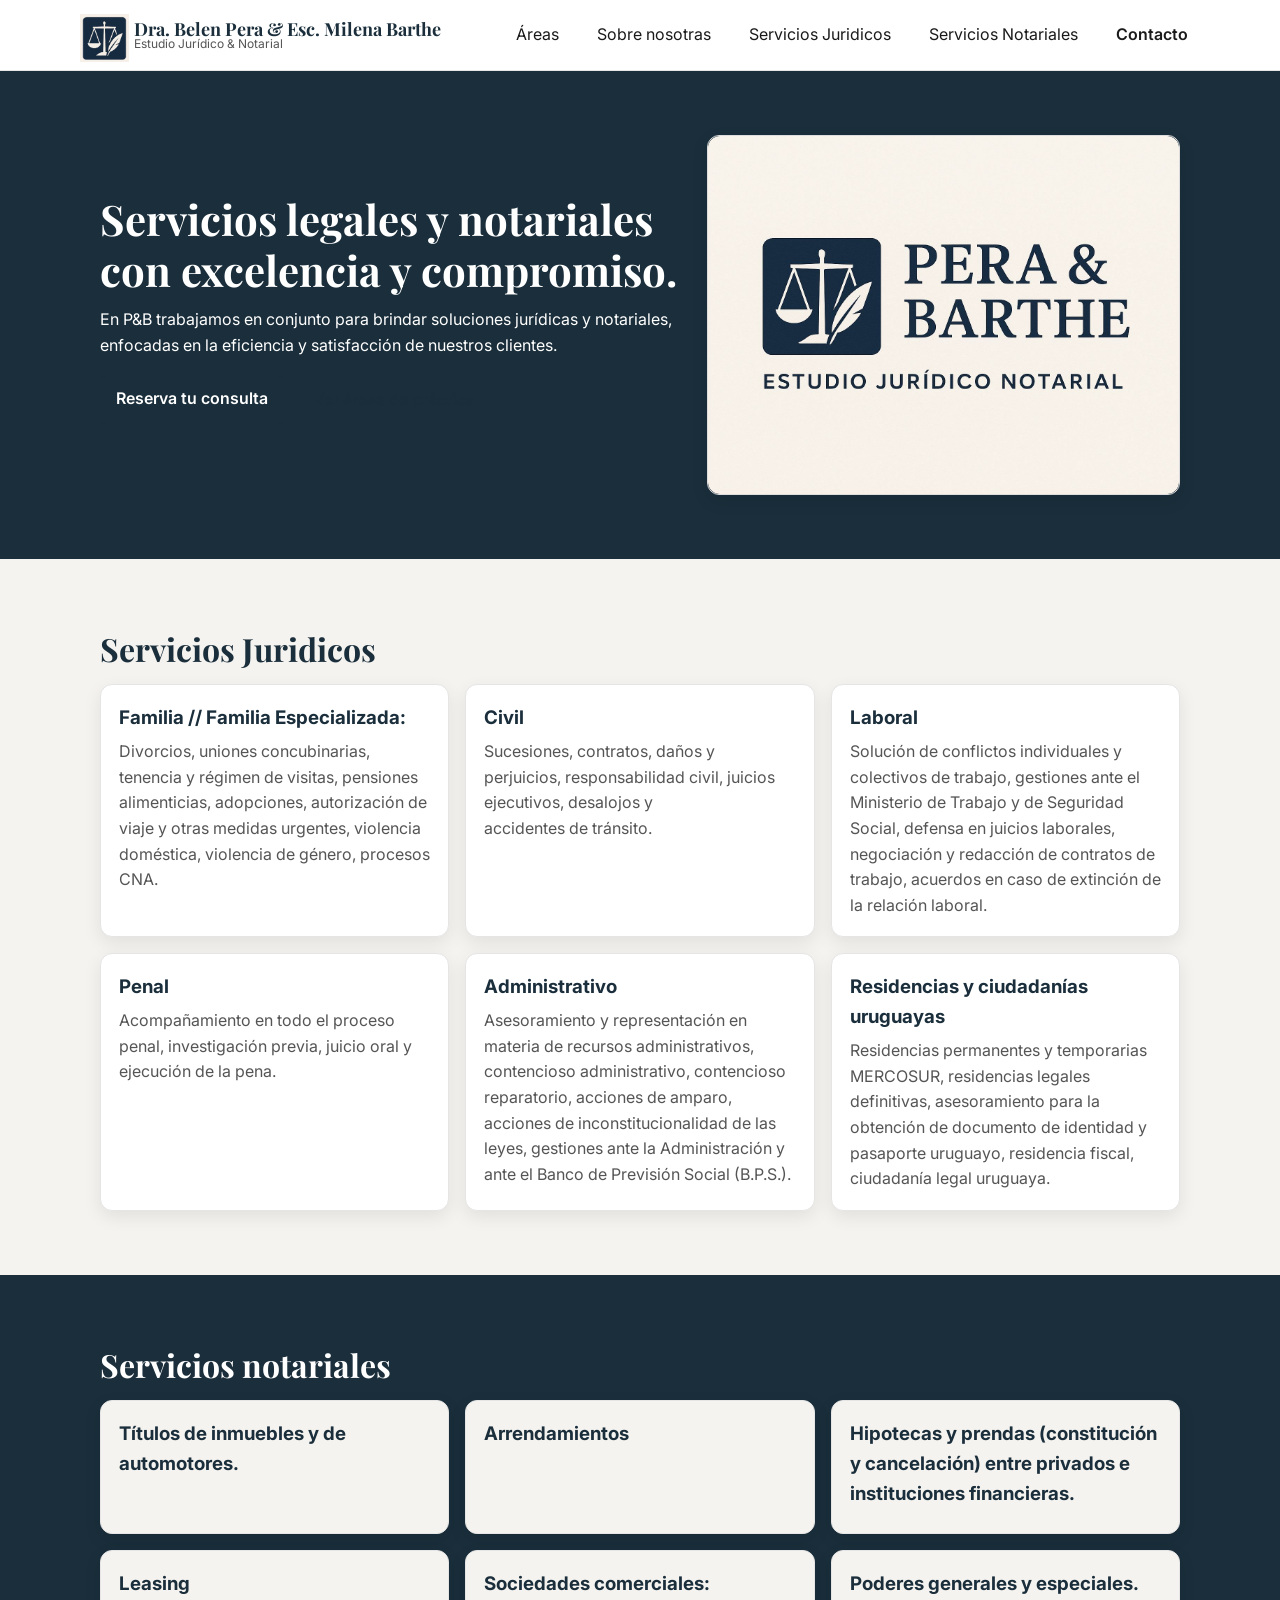
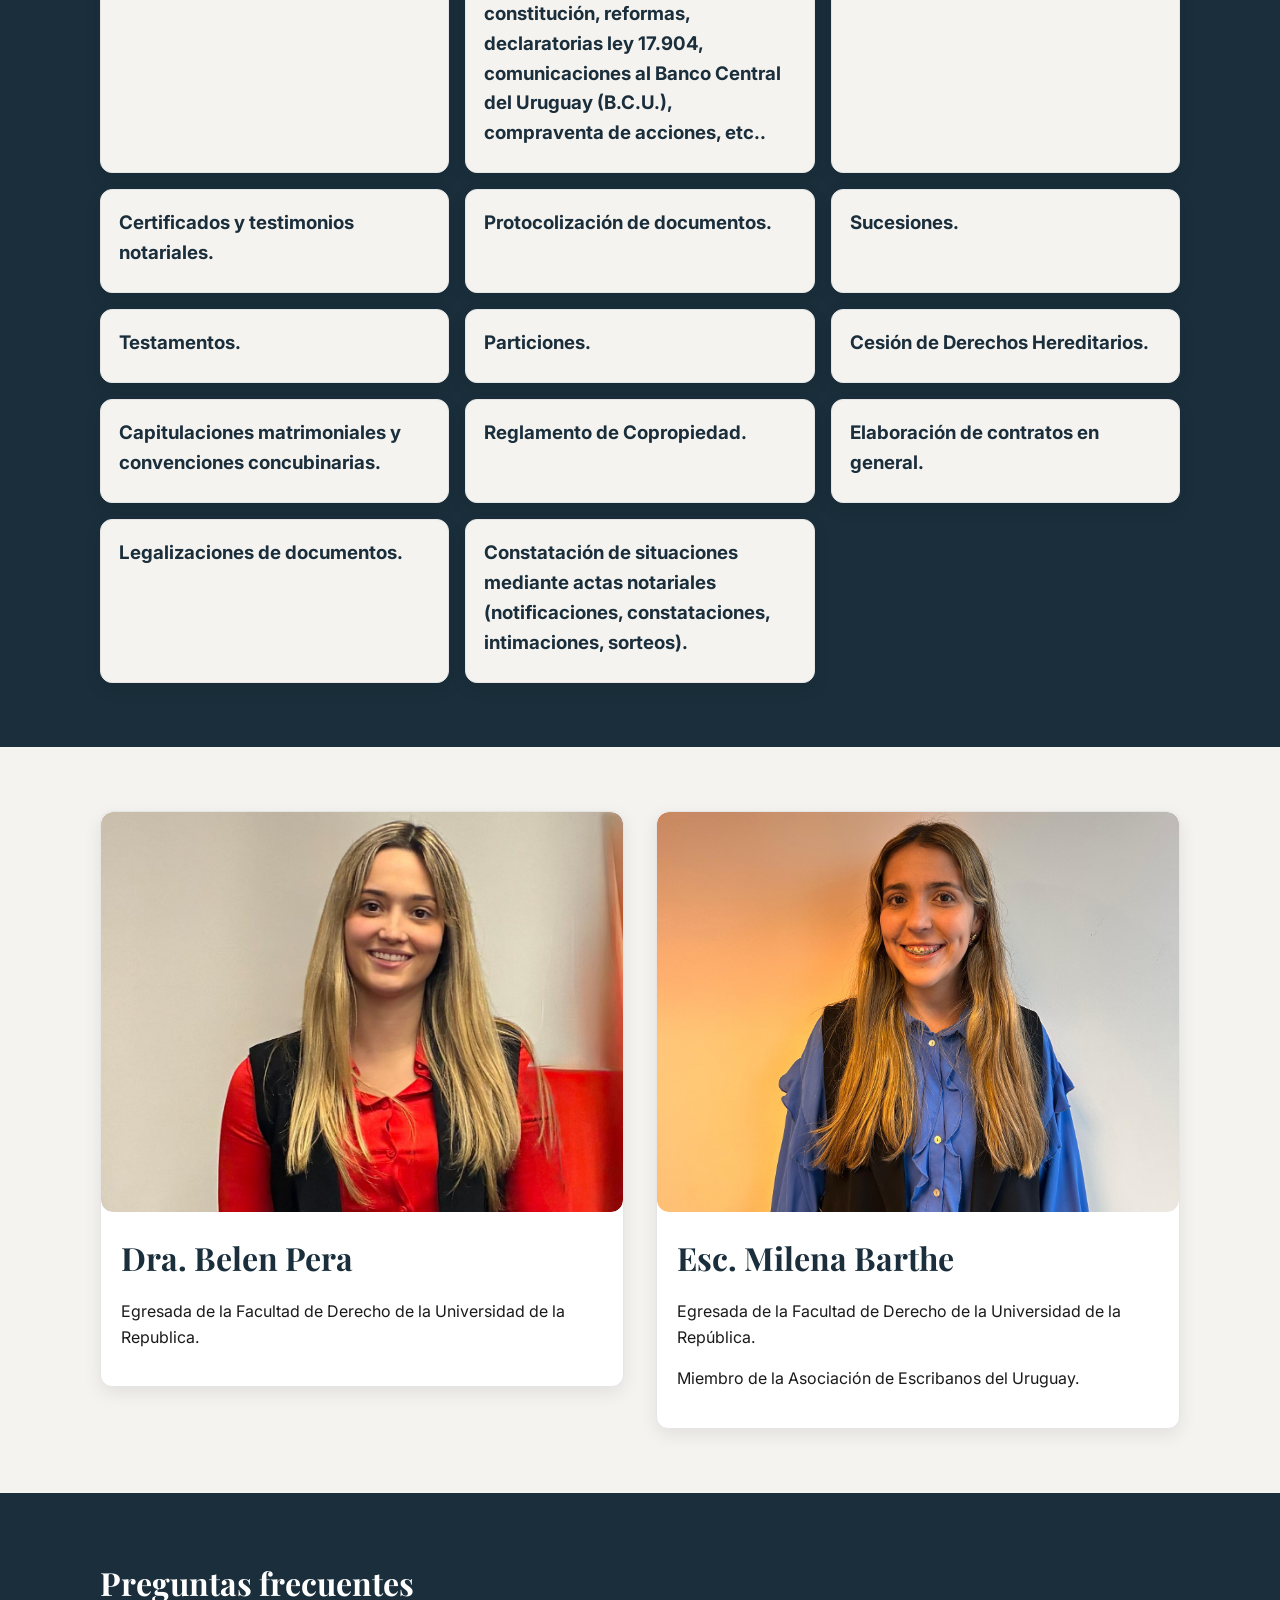
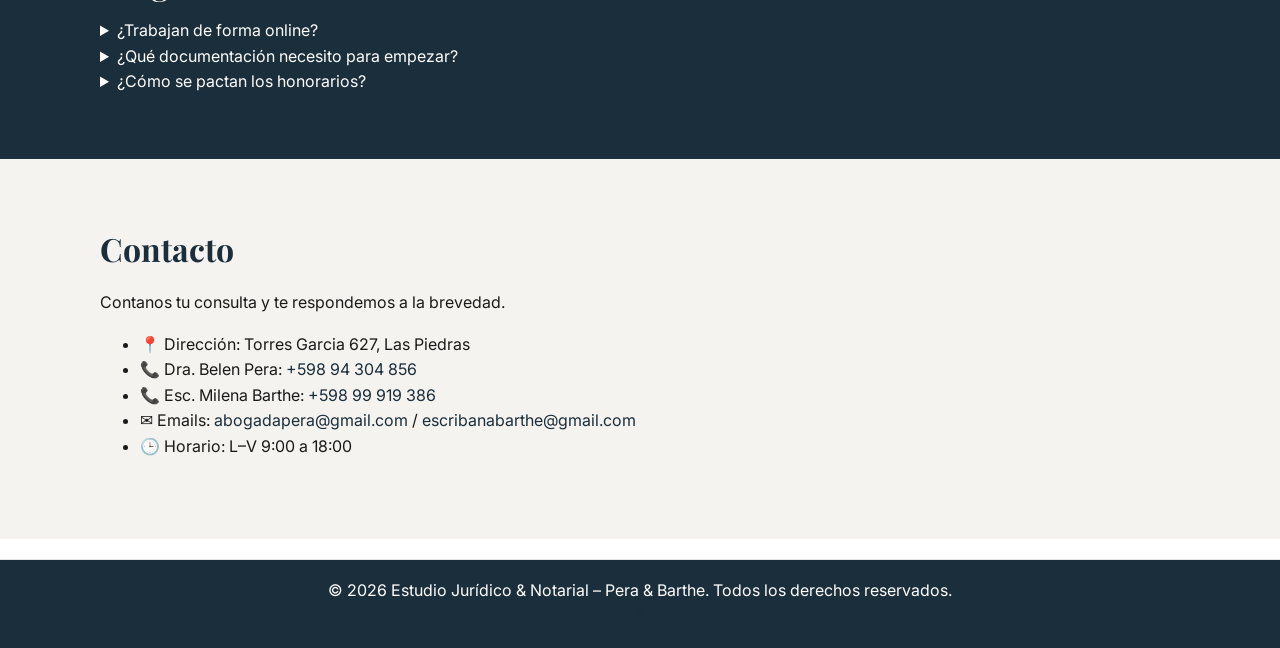
==== index.html @ 373a877a "Add files via upload" ====
<!DOCTYPE html>
<html lang="es">
<head>
  <meta charset="utf-8" />
  <meta name="viewport" content="width=device-width, initial-scale=1" />
  <title>Estudio Jurídico & Notarial – Pera & Barthe</title>
  <meta name="description" content="Estudio Jurídico & Notarial. Asesoramiento legal y servicios notariales en derecho civil, laboral, familia y más." />
  <link rel="preconnect" href="https://fonts.googleapis.com">
  <link rel="preconnect" href="https://fonts.gstatic.com" crossorigin>
  <link href="https://fonts.googleapis.com/css2?family=Playfair+Display:wght@600;700&family=Inter:wght@300;400;600&display=swap" rel="stylesheet">
  <link rel="stylesheet" href="style.css" />
</head>

<body>
  <!-- Header / Nav -->
  <header class="header">
    <div class="container nav">
      <a class="brand" href="#inicio">
        <div class="logo" aria-hidden="true">
            <img src="logo.jpeg" alt="Logo balanza" style="height: 48px;" />
        </div>
        <div class="brand-text">
          <span class="brand-title">Dra. Belen Pera & Esc. Milena Barthe</span>
          <span class="brand-subtitle">Estudio Jurídico & Notarial</span>
        </div>
      </a>

      
      <label for="menu-toggle" class="hamburger" aria-hidden="true"><span></span></label>

      <nav class="menu" aria-label="Principal">
        <a href="#areas">Áreas</a>
        <a href="#sobre-nosotras">Sobre nosotras</a>
        <a href="#servicios-juridicos">Servicios Juridicos</a>
        <a href="#servicios-notariales">Servicios Notariales</a>
        <a href="#contacto" class="btn">Contacto</a>
      </nav>
    </div>
  </header>

  <!-- Hero -->
  <section id="inicio" class="section brand-bg">
    <div class="container hero-inner">
      <div class="hero-copy">
        <h1>Servicios legales y notariales con excelencia y compromiso.</h1>
        <p>En P&B trabajamos en conjunto para brindar soluciones jurídicas y notariales, enfocadas en la eficiencia y satisfacción de nuestros clientes.</p>
        <div class="cta-row">
          <a href="#contacto" class="btn btn-primary">Reserva tu consulta</a>
          <a href="#areas" class="btn btn-ghost">Ver áreas de práctica</a>
        </div>
        
      </div>
      <div class="hero-card" role="img" aria-label="Imagen alusiva a la justicia">
        <img src="tarjeta.jpeg" alt="Logo balanza" />
      </div>
    </div>
  </section>

  <!-- Seccion abogacia -->
  <section id="areas" class="section beige">
    <div class="container">
      <h2>Servicios Juridicos</h2>
      
      <div class="grid-3">
        <article class="card">
          <h3>Familia // Familia Especializada:</h3>
          <p>Divorcios, uniones concubinarias, tenencia y régimen de visitas, pensiones alimenticias, adopciones, autorización de viaje y otras medidas urgentes, violencia doméstica, violencia de género, procesos CNA.</p>
        </article>
        <article class="card">
          <h3>Civil</h3>
          <p>Sucesiones, contratos, daños y perjuicios, responsabilidad civil,  juicios ejecutivos, desalojos y accidentes de tránsito.</p>
        </article>
        <article class="card">
          <h3>Laboral</h3>
          <p>Solución de conflictos individuales y colectivos de trabajo, gestiones ante el Ministerio de Trabajo y de Seguridad Social, defensa en juicios laborales, negociación y redacción de contratos de trabajo, acuerdos en caso de extinción de la relación laboral.</p>
        </article>
        <article class="card">
          <h3>Penal</h3>
          <p>Acompañamiento en todo el proceso penal, investigación previa, juicio oral y ejecución de la pena.</p>
        </article>
        <article class="card">
          <h3>Administrativo </h3>
          <p>Asesoramiento y representación en materia de recursos administrativos, contencioso administrativo, contencioso reparatorio, acciones de amparo, acciones de inconstitucionalidad de las leyes, gestiones ante la Administración y ante el Banco de Previsión Social (B.P.S.).</p>
        </article>
        <article class="card">
          <h3>Residencias y ciudadanías uruguayas</h3>
          <p>Residencias permanentes y temporarias MERCOSUR, residencias legales definitivas, asesoramiento para la obtención de documento de identidad y pasaporte uruguayo, residencia fiscal, ciudadanía legal uruguaya.</p>
        </article>
      </div>
    </div>
  </section>

  
  <!-- Seccion escibania -->
  <section id="areas" class="section brand-bg">
    <div class="container">
      <h2>Servicios notariales</h2>
      <div class="grid-3">
        <article class="card">
          <h3>Títulos de inmuebles y de automotores.</h3>
          
        </article>
        <article class="card">
          <h3>Arrendamientos</h3>
         
        </article>
        <article class="card">
          <h3>Hipotecas y prendas (constitución y cancelación) entre privados e instituciones financieras.</h3>
         
        </article>
        <article class="card">
          <h3>Leasing</h3>
         </article> 
        <article class="card">
          <h3>Sociedades comerciales: constitución, reformas, declaratorias ley 17.904, comunicaciones al Banco Central del Uruguay (B.C.U.), compraventa de acciones, etc..</h3>
          
        </article>
        <article class="card">
          <h3>Poderes generales y especiales.</h3>
          
        </article>
        <article class="card">
          <h3>Certificados y testimonios notariales.</h3>
          
        </article>
        <article class="card">
          <h3>Protocolización de documentos.</h3>
          
        </article>
        <article class="card">
          <h3>Sucesiones.</h3>
          
        </article>
        <article class="card">
          <h3>Testamentos.</h3>
          
        </article>
        <article class="card">
          <h3>Particiones.</h3>
          
        </article>
        <article class="card">
          <h3>Cesión de Derechos Hereditarios.</h3>
          
        </article>
        <article class="card">
          <h3>Capitulaciones matrimoniales y convenciones concubinarias.</h3>
          
        </article>
        <article class="card">
          <h3>Reglamento de Copropiedad.</h3>
          
        </article>
        <article class="card">
          <h3>Elaboración de contratos en general.</h3>
          
        </article>
        <article class="card">
          <h3>Legalizaciones de documentos.</h3>
          
        </article>
        <article class="card">
          <h3>Constatación de situaciones mediante actas notariales (notificaciones, constataciones, intimaciones, sorteos).</h3>
          
        </article>
      </div>
    </div>
  </section>
  <!-- About -->
  <section id="sobre-nosotras" class="section beige">
    <div class="container about-grid">
      <article class="about-card">
        <div class="about-photo1" role="img" aria-label="Foto Dra. Belen Pera">
            <img src="fotoBelen.jpeg" alt="">
        </div>
        <div class="about-copy">
          <h2>Dra. Belen Pera</h2>
          <p>Egresada de la Facultad de Derecho de la Universidad de la Republica.</p>
          
        </div>
      </article>

      <article class="about-card">
  <div class="about-photo2" role="img" aria-label="Foto Esc. Milena Barthe">
    <img src="milena.jpeg" alt="Foto Esc. Milena Barthe">
  </div>
  <div class="about-copy">
    <h2>Esc. Milena Barthe</h2>
    <p>Egresada de la Facultad de Derecho de la Universidad de la República.</p>
    <p>Miembro de la Asociación de Escribanos del Uruguay.</p>
  </div>
</article>


    </div>
  </section>

  <!-- FAQ -->
  <section id="preguntas" class=" section brand-bg">
    <div class="container">
      <h2>Preguntas frecuentes</h2>
      <details class="faq">
        <summary>¿Trabajan de forma online?</summary>
        <p>Sí. Podemos coordinar reuniones por videollamada y firmar documentación digital según normativa vigente.</p>
      </details>
      <details class="faq">
        <summary>¿Qué documentación necesito para empezar?</summary>
        <p>Documento de identidad y cualquier contrato, recibo, mensajes o pruebas relacionadas con tu consulta.</p>
      </details>
      <details class="faq">
        <summary>¿Cómo se pactan los honorarios?</summary>
        <p>De acuerdo con el arancel profesional y un presupuesto cerrado que se informa por escrito.</p>
      </details>
    </div>
  </section>

  <!-- Contacto -->
  <section id="contacto" class="section beige">
    <div class="container contact">
      <div class="contact-copy">
        <h2>Contacto</h2>
        <p>Contanos tu consulta y te respondemos a la brevedad.</p>
        <ul class="list">
          <li>📍 Dirección: Torres Garcia 627, Las Piedras</li>
          <li>📞 Dra. Belen Pera: <a href="cel:+59894304856">+598 94 304 856</a></li>
          <li>📞 Esc. Milena Barthe: <a href="cel:+598XXXXXXXX">+598 99 919 386</a></li>
          <li>✉️ Emails: <a href="mailto:abogadapera@gmail.com">abogadapera@gmail.com</a> / <a href="mailto:escribanabarthe@gmail.com">escribanabarthe@gmail.com</a></li>
          <li>🕒 Horario: L–V 9:00 a 18:00</li>
        </ul>
      </div>
    
      <!-- <form class="form" action="#" method="post">
        <label>Nombre
          <input type="text" name="nombre" placeholder="Tu nombre" required>
        </label>
        <label>Email
          <input type="email" name="email" placeholder="tu@correo.com" required>
        </label>
        <label>Mensaje
          <textarea name="mensaje" rows="5" placeholder="Escribí tu consulta..." required></textarea>
        </label>
        <button type="submit" class="btn btn-primary">Enviar</button>
        
      </form> -->

    </div>
  </section>

  <!-- Footer -->
  <footer class="footer section brand-bg">
    <div class="container footer-inner">
      <p>© <span id="year"></span> Estudio Jurídico & Notarial – Pera & Barthe. Todos los derechos reservados.</p>
      <a href="#inicio" class="to-top" aria-label="Volver arriba">↑</a>
    </div>
  </footer>

  <script>
    document.getElementById('year').textContent = new Date().getFullYear();
  </script>
</body>
</html>
---- style.css ----
:root {
  --bg: #ffffff;
  --surface: #f9f9f9;
  --surface-alt: #f5f3ef; /* beige claro */
  --text: #1a1a1a;
  --muted: #555555;
  --brand: #1a2e3b; /* azul oscuro del logo */
  --card: #ffffff;
  --ring: rgba(26, 46, 59, 0.25);
  --maxw: 1120px;
  --radius: 12px;
  --shadow: 0 6px 18px rgba(0,0,0,0.08);
}

/* Secciones */
.section { 
  padding: 64px 0; 
  background: var(--bg); /* por defecto blanco */
}
.section.alt { 
  background: var(--surface); /* gris claro */
}
.section.brand-bg {
  background: var(--brand); /* azul */
  color: #ffffff; /* texto en blanco */
}
.section.beige {
  background: var(--surface-alt); /* beige */
}

/* Ajustes de títulos para contrastes */
.section.brand-bg h2,
.section.brand-bg p,
.section.brand-bg h3 {
  color: #ffffff;
}

.section h2 {
  font-family: "Playfair Display", serif;
  font-size: 32px;
  margin: 0 0 10px;
  color: var(--brand);
}


/* Reset */
* { box-sizing: border-box; }
html, body { margin: 0; height: 100%; }
body {
  background: var(--bg);
  color: var(--text);
  font-family: Inter, system-ui, -apple-system, Segoe UI, Roboto, Helvetica, Arial, sans-serif;
  line-height: 1.6;
}

/* Links */
a { color: var(--brand); text-decoration: none; }
a:hover { text-decoration: underline; }

.container {
  max-width: var(--maxw);
  margin: 0 auto;
  padding: 0 20px;
}

/* Header */
.header {
  position: sticky;
  top: 0;
  z-index: 50;
  background: var(--bg);
  border-bottom: 1px solid #e5e5e5;
}
.nav {
  display: flex;
  align-items: center;
  justify-content: space-between;
  padding: 14px 0;
}
.brand { display: flex; align-items: center; gap: 12px; }
.logo {
  width: 42px; height: 42px; border-radius: 50%;
  display: grid; place-items: center;
  background: var(--brand);
  color: white;
  font-size: 20px;
  font-weight: bold;
}
.brand-text { display: flex; flex-direction: column; line-height: 1; }
.brand-title {
  font-family: "Playfair Display", serif;
  font-size: 18px;
  font-weight: 700;
}
.brand-subtitle { font-size: 12px; color: var(--muted); }

.menu { display: flex; gap: 14px; align-items: center; }
.menu a {
  padding: 8px 12px;
  border-radius: 6px;
  transition: 0.2s;
  color: var(--text);
}
.menu a:hover {
  background: var(--brand);
  color: white;
}

/* Botones */
.btn {
  display: inline-block;
  padding: 10px 16px;
  border-radius: 8px;
  font-weight: 600;
  transition: 0.2s;
}
.btn-primary {
  background: var(--brand);
  color: white;
  border: none;
}
.btn-primary:hover {
  background: #a17822;
}
.btn-ghost {
  background: transparent;
  color: var(--brand);
  border: 1px solid var(--brand);
}
.btn-ghost:hover {
  background: var(--brand);
  color: white;
}

/* Hero */
.hero {
  padding: 72px 0 40px;
  border-bottom: 1px solid #eee;
}
.hero-inner {
  display: grid;
  grid-template-columns: 1.1fr .9fr;
  gap: 28px;
  align-items: center;
}
.hero-copy h1 {
  font-family: "Playfair Display", serif;
  font-size: 42px;
  line-height: 1.2;
  margin: 0 0 12px;
}
.hero-copy p { color: var(--muted); margin: 0 0 18px; }
.cta-row { display: flex; gap: 12px; margin: 18px 0 12px; }
.badges {
  display: flex; gap: 14px; flex-wrap: wrap;
  padding: 0; margin: 18px 0 0;
  list-style: none; font-size: 14px; color: var(--muted);
}

/* Hero con imagen local */
.hero-card {
  height: 360px;
  border-radius: var(--radius);
  border: 1px solid #ddd;
  box-shadow: var(--shadow);
  position: relative;
  overflow: hidden;
}

.hero-card img {
  position: absolute;
  top: 0; left: 0;
  width: 100%;
  height: 100%;
  object-fit: cover;
  border-radius: var(--radius);
  display: block;
}

.hero-stamp {
  position: absolute;
  top: 16px; right: -40px;
  transform: rotate(20deg);
  background: var(--brand);
  color: white;
  padding: 6px 14px;
  border-radius: 999px;
  font-weight: 700;
  letter-spacing: .06em;
}

/* Secciones */
.section { padding: 64px 0; }
.section.alt { background: #fafafa; }
.section h2 {
  font-family: "Playfair Display", serif;
  font-size: 32px;
  margin: 0 0 10px;
  color: var(--brand);
}
.section-lead { color: var(--muted); margin: 0 0 24px; }

/* Cards */
.grid-3 {
  display: grid;
  grid-template-columns: repeat(3, 1fr);
  gap: 16px;
}
@media (max-width: 900px) { .grid-3 { grid-template-columns: 1fr 1fr; } }
@media (max-width: 600px) { .grid-3 { grid-template-columns: 1fr; } }

.card {
  background: var(--card);
  border: 1px solid #e5e5e5;
  border-radius: var(--radius);
  padding: 18px;
  box-shadow: var(--shadow);
}
.card h3 { margin: 0 0 6px; color: var(--brand); }
.card p { color: var(--muted); margin: 0; }

/* About grid (2 profesionales) */
.about-grid {
  display: grid;
  grid-template-columns: 1fr 1fr;
  gap: 32px;
  align-items: start;
}
.about-card {
  background: var(--card);
  border: 1px solid #e5e5e5;
  border-radius: var(--radius);
  box-shadow: var(--shadow);
  overflow: hidden;
}

/* Fotos About */
.about-photo1,
.about-photo2 {
  height: 400px;
  width: 100%;
  border-radius: var(--radius);
  overflow: hidden;
  display: flex;
  align-items: center;
  justify-content: center;
}

.about-photo1 img,
.about-photo2 img {
  width: 100%;
  height: 100%;
  object-fit: cover;
  border-radius: var(--radius);
  display: block;
}

.about-copy {
  padding: 20px;
}
.about-copy h2 {
  font-family: "Playfair Display", serif;
  margin-top: 0;
  color: var(--brand);
}
@media (max-width: 800px) {
  .about-grid {
    grid-template-columns: 1fr;
  }
}

/* Footer */
.footer {
  border-top: 1px solid #e5e5e5;
  padding: 18px 0;
  margin-top: 20px;
  background: var(--surface);
  text-align: center;
}
.footer p { color: var(--muted); margin: 0; }

.section.brand-bg .card {
  background: #f5f3ef;
  color: var(--text);
}

.section.brand-bg .card h3 {
  color: var(--brand);
}
.section.brand-bg .card p {
  color: var(--muted);
}
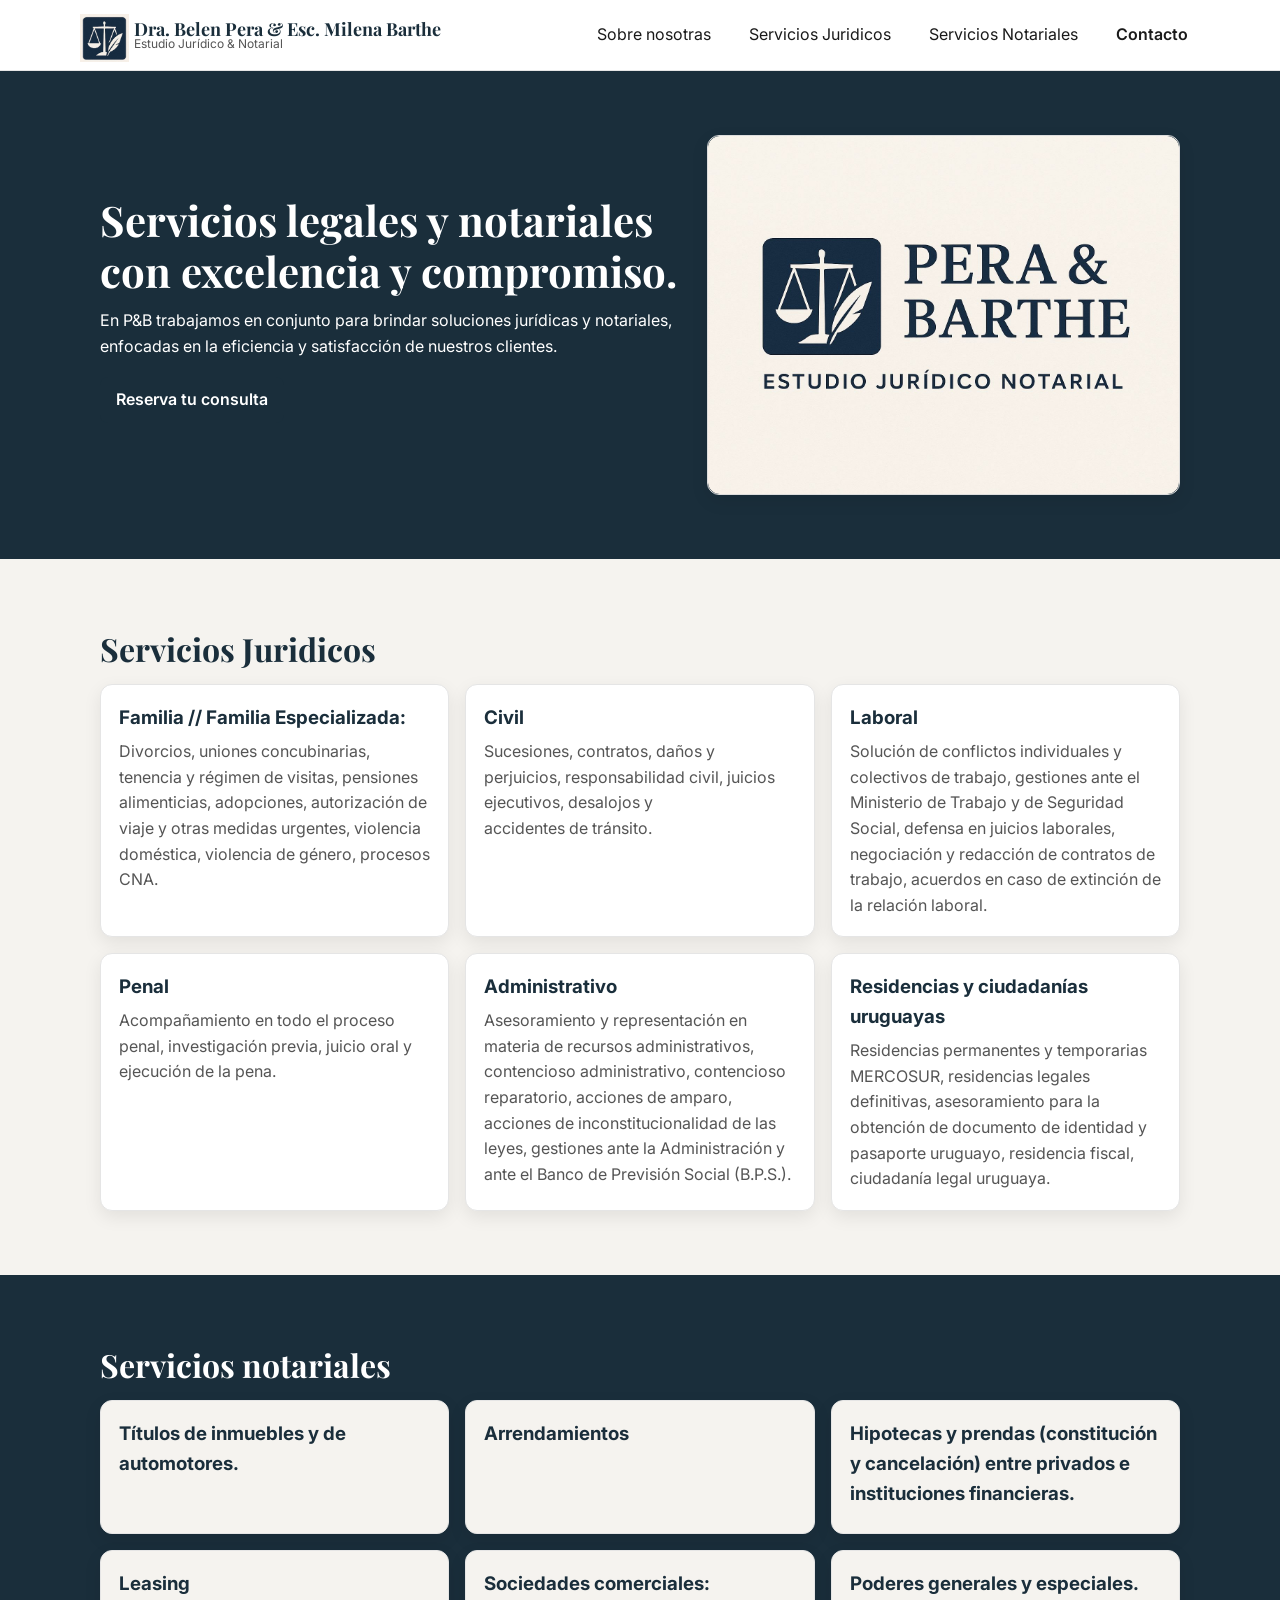
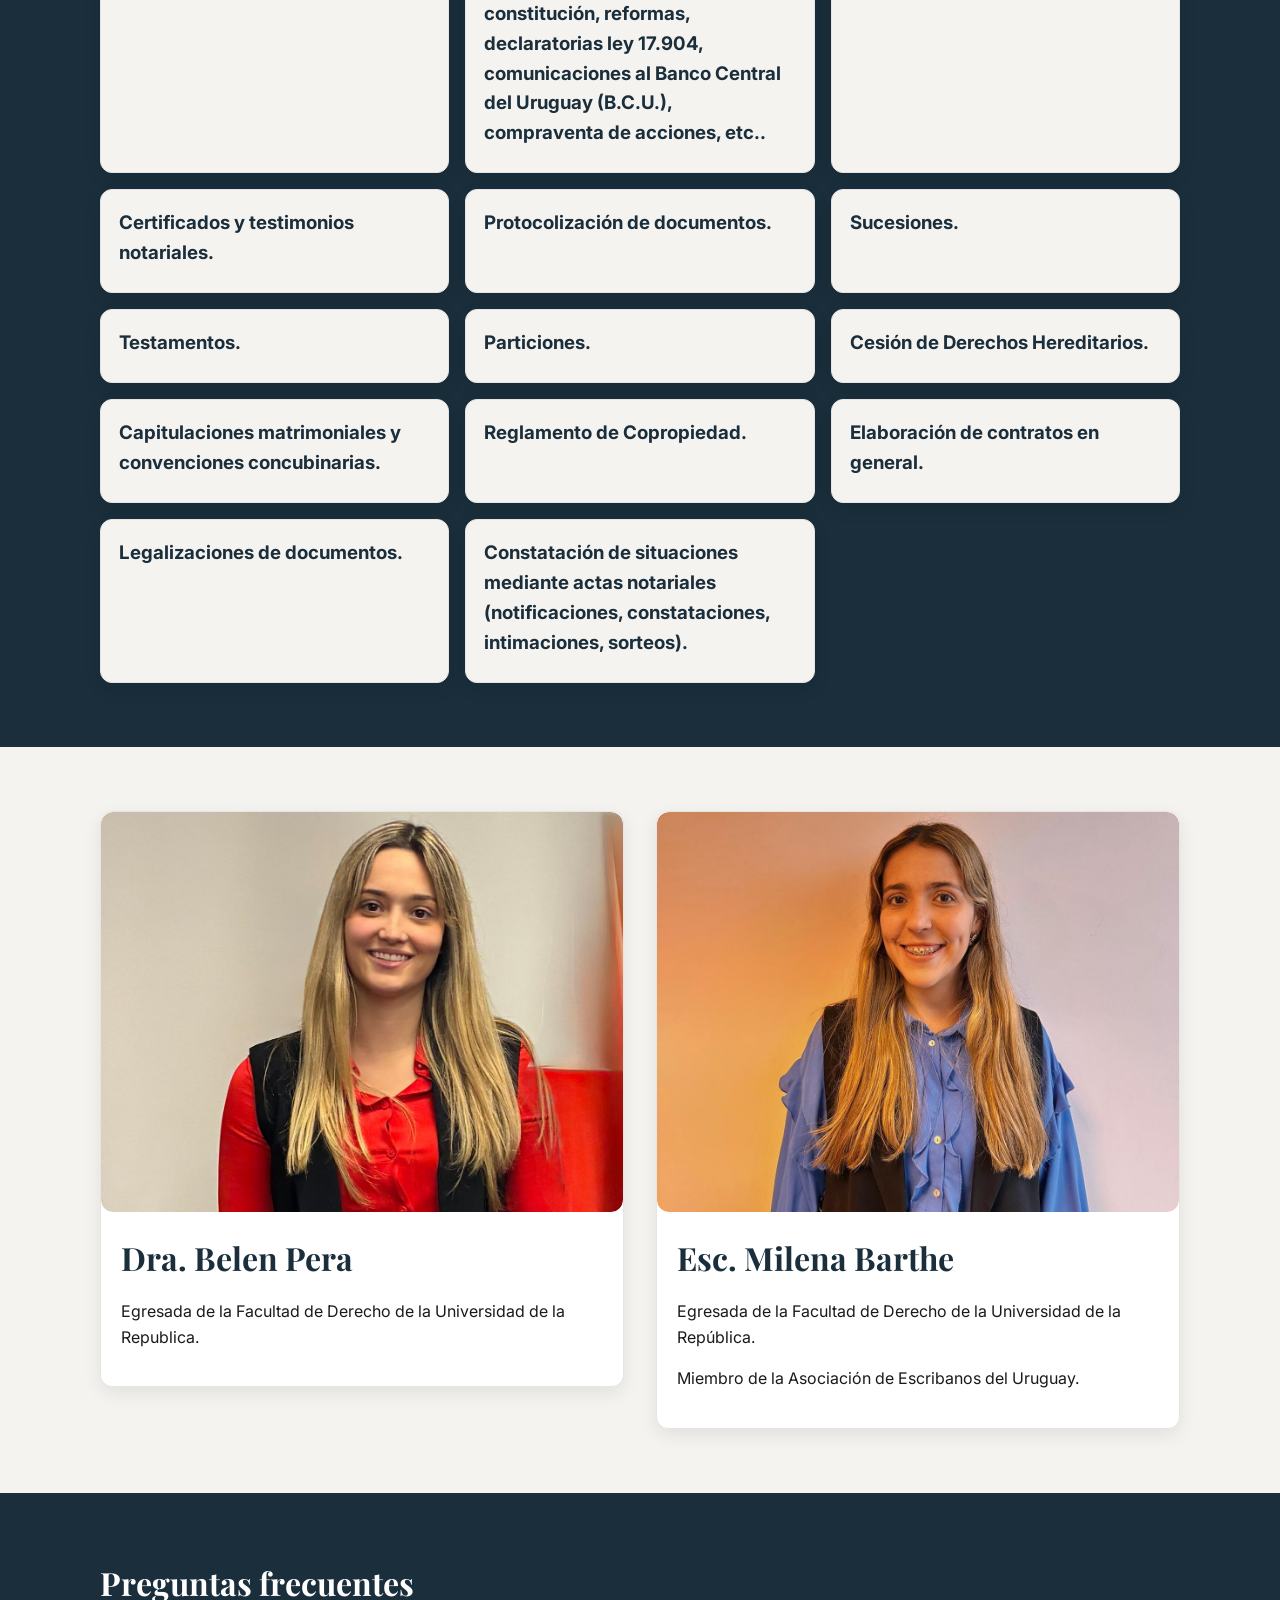
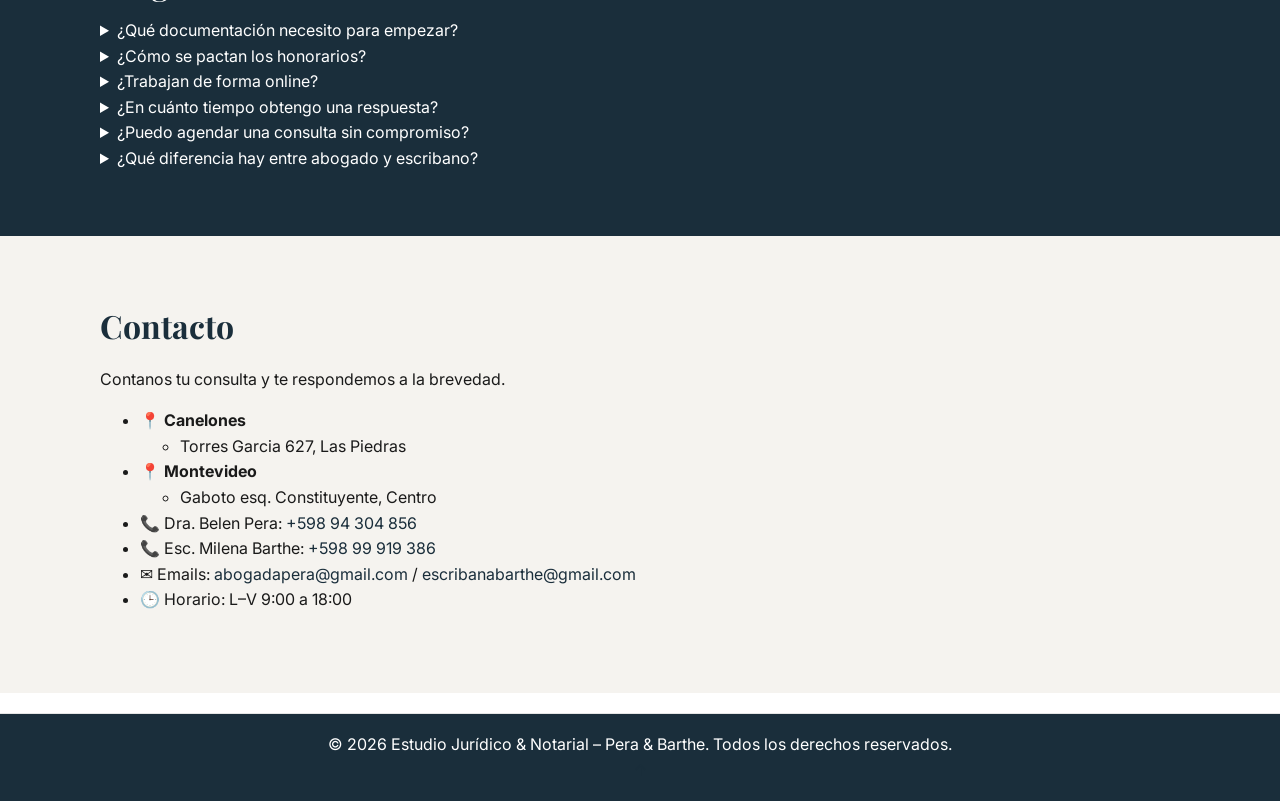
==== commit 2ddf752b: "Add files via upload nuevo cambio" ====
--- a/index.html
+++ b/index.html
@@ -26,10 +26,15 @@
       </a>
 
       
-      <label for="menu-toggle" class="hamburger" aria-hidden="true"><span></span></label>
+       <input type="checkbox" id="menu-toggle" hidden>
+
+    <!-- HAMBURGUESA (ya la tenías, no la borres) -->
+    <label for="menu-toggle" class="hamburger" aria-hidden="true">
+      <span></span>
+    </label>
 
       <nav class="menu" aria-label="Principal">
-        <a href="#areas">Áreas</a>
+        
         <a href="#sobre-nosotras">Sobre nosotras</a>
         <a href="#servicios-juridicos">Servicios Juridicos</a>
         <a href="#servicios-notariales">Servicios Notariales</a>
@@ -46,7 +51,7 @@
         <p>En P&B trabajamos en conjunto para brindar soluciones jurídicas y notariales, enfocadas en la eficiencia y satisfacción de nuestros clientes.</p>
         <div class="cta-row">
           <a href="#contacto" class="btn btn-primary">Reserva tu consulta</a>
-          <a href="#areas" class="btn btn-ghost">Ver áreas de práctica</a>
+          
         </div>
         
       </div>
@@ -57,7 +62,7 @@
   </section>
 
   <!-- Seccion abogacia -->
-  <section id="areas" class="section beige">
+  <section id="servicios-juridicos" class="section beige">
     <div class="container">
       <h2>Servicios Juridicos</h2>
       
@@ -92,7 +97,7 @@
 
   
   <!-- Seccion escibania -->
-  <section id="areas" class="section brand-bg">
+  <section id="servicios-notariales" class="section brand-bg">
     <div class="container">
       <h2>Servicios notariales</h2>
       <div class="grid-3">
@@ -200,16 +205,29 @@
     <div class="container">
       <h2>Preguntas frecuentes</h2>
       <details class="faq">
+        <summary>¿Qué documentación necesito para empezar?</summary>
+        <p>No te preocupes, en la primera consulta te indicamos exactamente qué documentos vas a necesitar según tu caso.</p>
+      </details>
+      <details class="faq">
+        <summary>¿Cómo se pactan los honorarios?</summary>
+        <p>Los honorarios se fijan luego de la primera consulta, de acuerdo a la complejidad y características de tu trámite.</p>
+      </details>
+      <details class="faq">
         <summary>¿Trabajan de forma online?</summary>
-        <p>Sí. Podemos coordinar reuniones por videollamada y firmar documentación digital según normativa vigente.</p>
-      </details>
-      <details class="faq">
-        <summary>¿Qué documentación necesito para empezar?</summary>
-        <p>Documento de identidad y cualquier contrato, recibo, mensajes o pruebas relacionadas con tu consulta.</p>
-      </details>
-      <details class="faq">
-        <summary>¿Cómo se pactan los honorarios?</summary>
-        <p>De acuerdo con el arancel profesional y un presupuesto cerrado que se informa por escrito.</p>
+        <p>Sí. Atendemos de forma presencial en nuestras oficinas y también ofrecemos atención online para mayor comodidad.</p>
+      </details>
+      <details class="faq">
+        <summary>¿En cuánto tiempo obtengo una respuesta?</summary>
+        <p>Respondemos tu consulta a la brevedad, generalmente dentro de las 24 horas hábiles.</p>
+      </details>
+      <details class="faq">
+        <summary>¿Puedo agendar una consulta sin compromiso?</summary>
+        <p>Sí, podés coordinar una primera entrevista para analizar tu caso y recibir orientación inicial.</p>
+      </details>
+      <details class="faq">
+        <summary>¿Qué diferencia hay entre abogado y escribano?</summary>
+        <p>El abogado se especializa en la defensa de derechos y la resolución de conflictos, mientras que el escribano se centra en dar fe, redactar y formalizar documentos legales.
+           Ambos roles se complementan para brindarte un servicio integral.</p>
       </details>
     </div>
   </section>
@@ -221,12 +239,24 @@
         <h2>Contacto</h2>
         <p>Contanos tu consulta y te respondemos a la brevedad.</p>
         <ul class="list">
-          <li>📍 Dirección: Torres Garcia 627, Las Piedras</li>
-          <li>📞 Dra. Belen Pera: <a href="cel:+59894304856">+598 94 304 856</a></li>
-          <li>📞 Esc. Milena Barthe: <a href="cel:+598XXXXXXXX">+598 99 919 386</a></li>
-          <li>✉️ Emails: <a href="mailto:abogadapera@gmail.com">abogadapera@gmail.com</a> / <a href="mailto:escribanabarthe@gmail.com">escribanabarthe@gmail.com</a></li>
-          <li>🕒 Horario: L–V 9:00 a 18:00</li>
-        </ul>
+  <li>
+    📍 <strong>Canelones</strong>
+    <ul>
+      <li>Torres Garcia 627, Las Piedras</li>
+    </ul>
+  </li>
+  <li>
+    📍 <strong>Montevideo</strong>
+    <ul>
+      <li>Gaboto esq. Constituyente, Centro</li>
+    </ul>
+  </li>
+  <li>📞 Dra. Belen Pera: <a href="tel:+59894304856">+598 94 304 856</a></li>
+  <li>📞 Esc. Milena Barthe: <a href="tel:+59899919386">+598 99 919 386</a></li>
+  <li>✉️ Emails: <a href="mailto:abogadapera@gmail.com">abogadapera@gmail.com</a> / <a href="mailto:escribanabarthe@gmail.com">escribanabarthe@gmail.com</a></li>
+  <li>🕒 Horario: L–V 9:00 a 18:00</li>
+</ul>
+
       </div>
     
       <!-- <form class="form" action="#" method="post">
--- a/style.css
+++ b/style.css
@@ -291,3 +291,90 @@
   color: var(--muted);
 }
 
+/* Hamburguesa (oculta en desktop) */
+.hamburger {
+  display: none;
+  cursor: pointer;
+  width: 28px;
+  height: 20px;
+  flex-direction: column;
+  justify-content: space-between;
+}
+
+.hamburger span,
+.hamburger span::before,
+.hamburger span::after {
+  content: "";
+  display: block;
+  height: 3px;
+  background: var(--brand);
+  border-radius: 2px;
+  transition: 0.3s;
+}
+
+.hamburger span::before,
+.hamburger span::after {
+  position: relative;
+}
+
+.hamburger span::before { top: -8px; }
+.hamburger span::after { top: 5px; }
+
+/* Mostrar hamburguesa y ocultar menú en móviles */
+@media (max-width: 768px) {
+  .menu {
+    position: absolute;
+    top: 100%;
+    right: 0;
+    background: var(--bg);
+    flex-direction: column;
+    gap: 0;
+    width: 100%;
+    max-height: 0;
+    overflow: hidden;
+    transition: max-height 0.3s ease;
+  }
+  #menu-toggle:checked ~ .menu {
+    max-height: 300px;
+    border-top: 1px solid #ddd;
+  }
+  .menu a {
+    display: block;
+    padding: 12px;
+    border-bottom: 1px solid #eee;
+  }
+  .hamburger {
+    display: flex;
+  }
+}
+@media (max-width: 768px) {
+  .hero-inner {
+    grid-template-columns: 1fr;
+    text-align: center;
+  }
+  .cta-row {
+    justify-content: center;
+    flex-wrap: wrap;
+  }
+  .hero-card {
+    height: 260px; /* más chico para celular */
+    margin-top: 20px;
+  }
+}
+@media (max-width: 480px) {
+  .card {
+    padding: 14px;
+  }
+  .section h2 {
+    font-size: 24px;
+  }
+  .hero-copy h1 {
+    font-size: 28px;
+  }
+}
+@media (max-width: 600px) {
+  .about-photo1,
+  .about-photo2 {
+    height: 300px;
+  }
+}
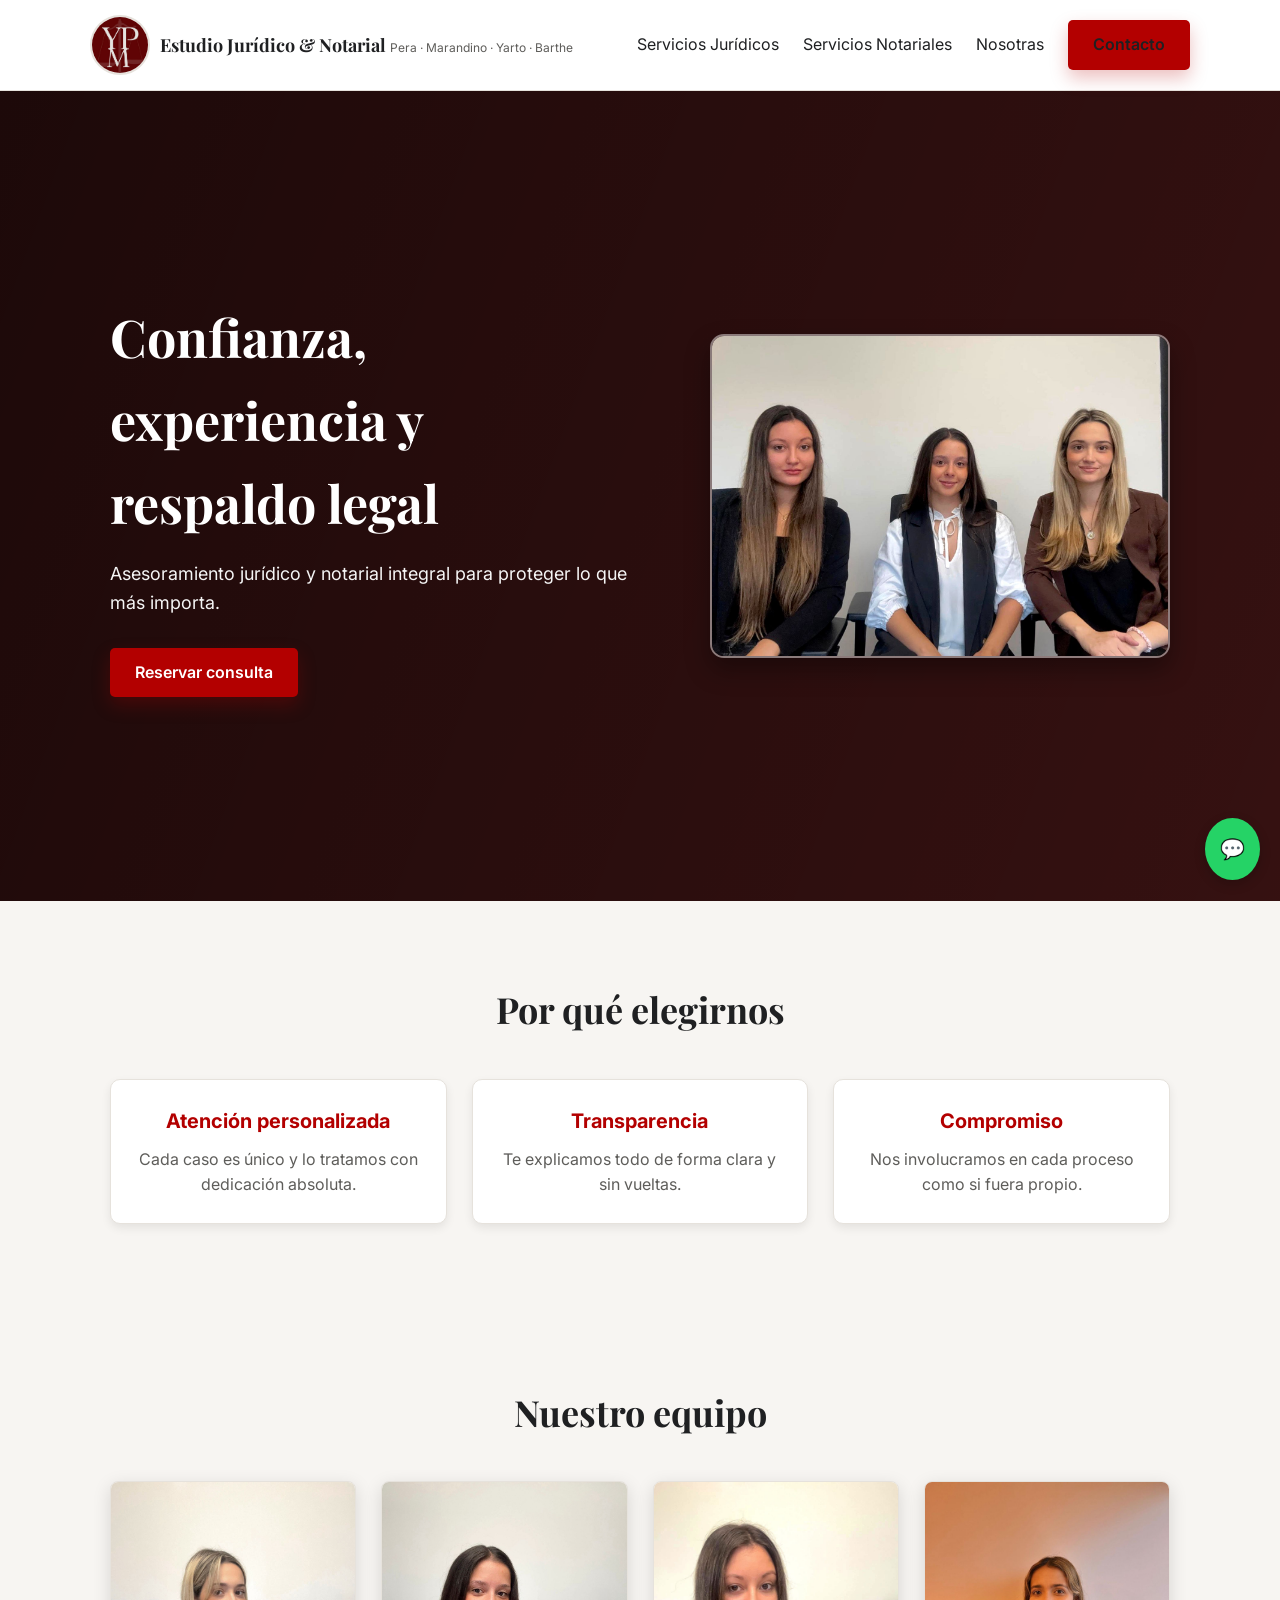
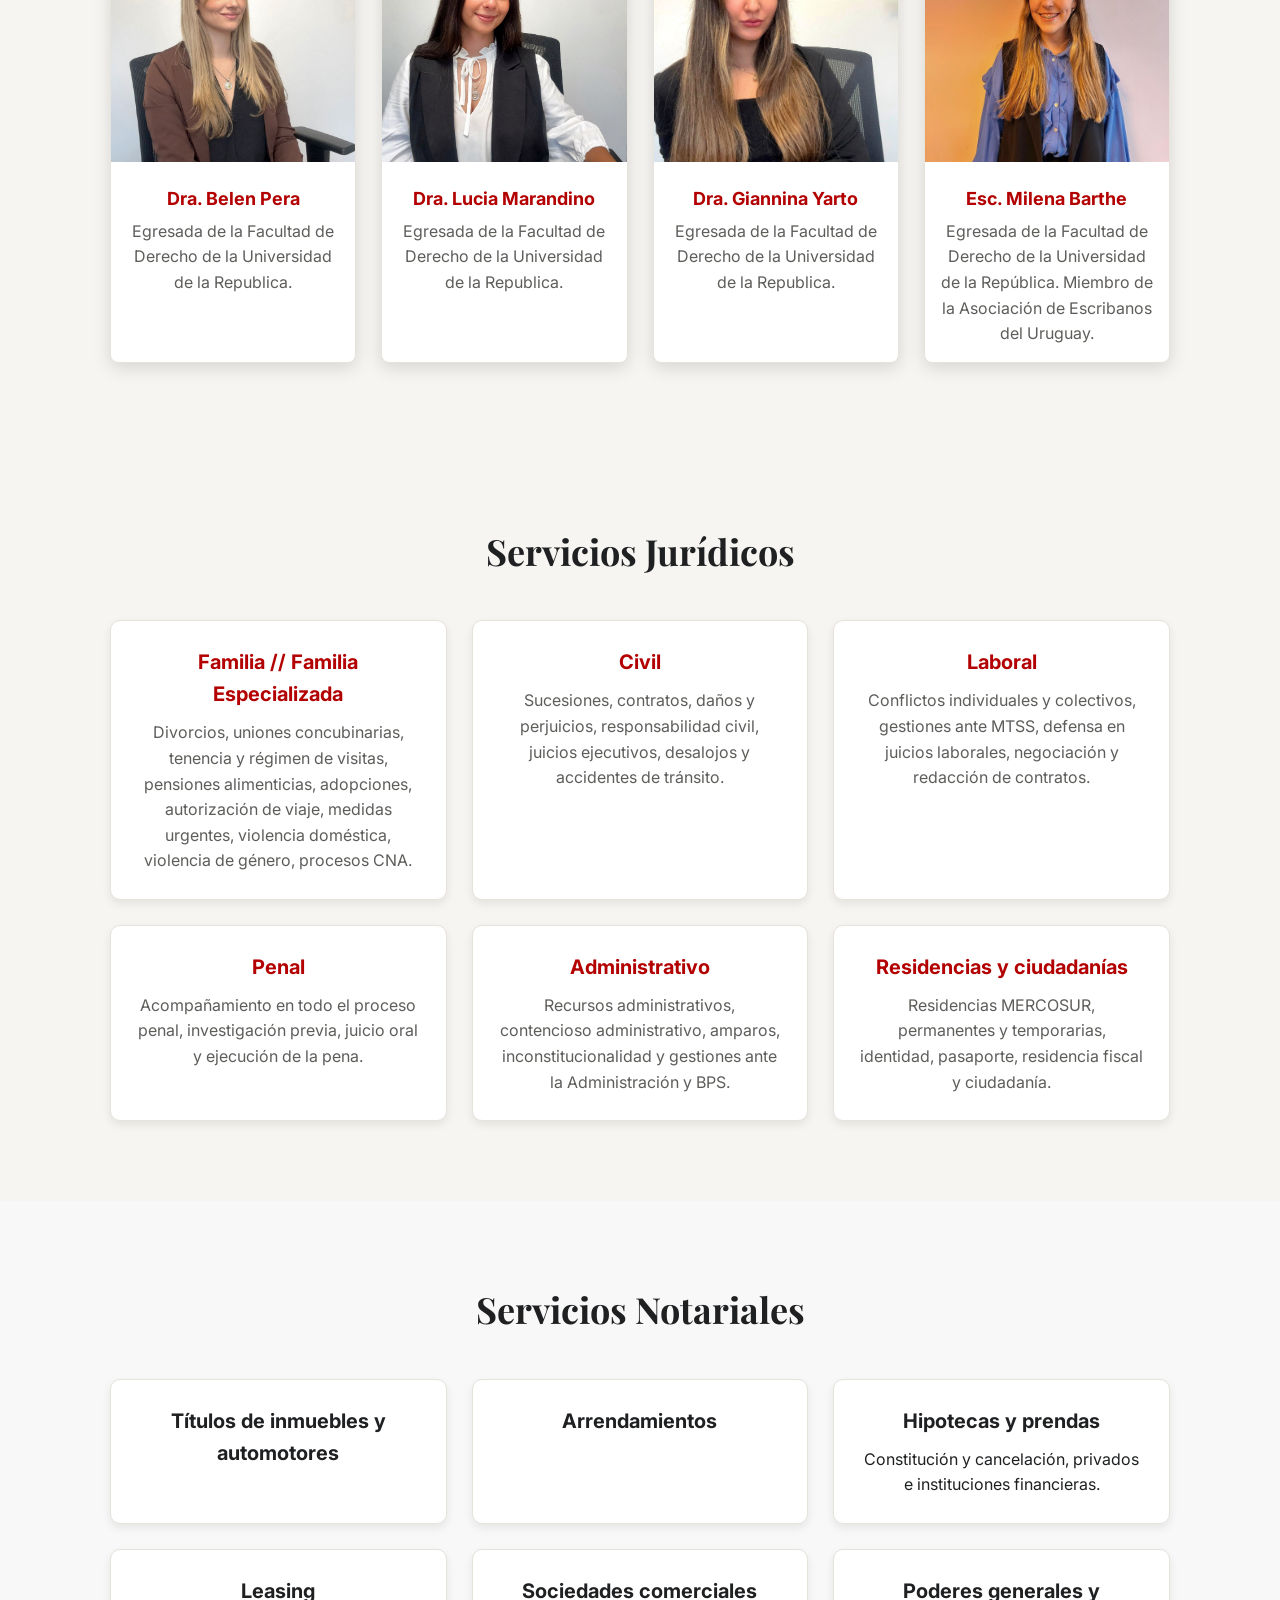
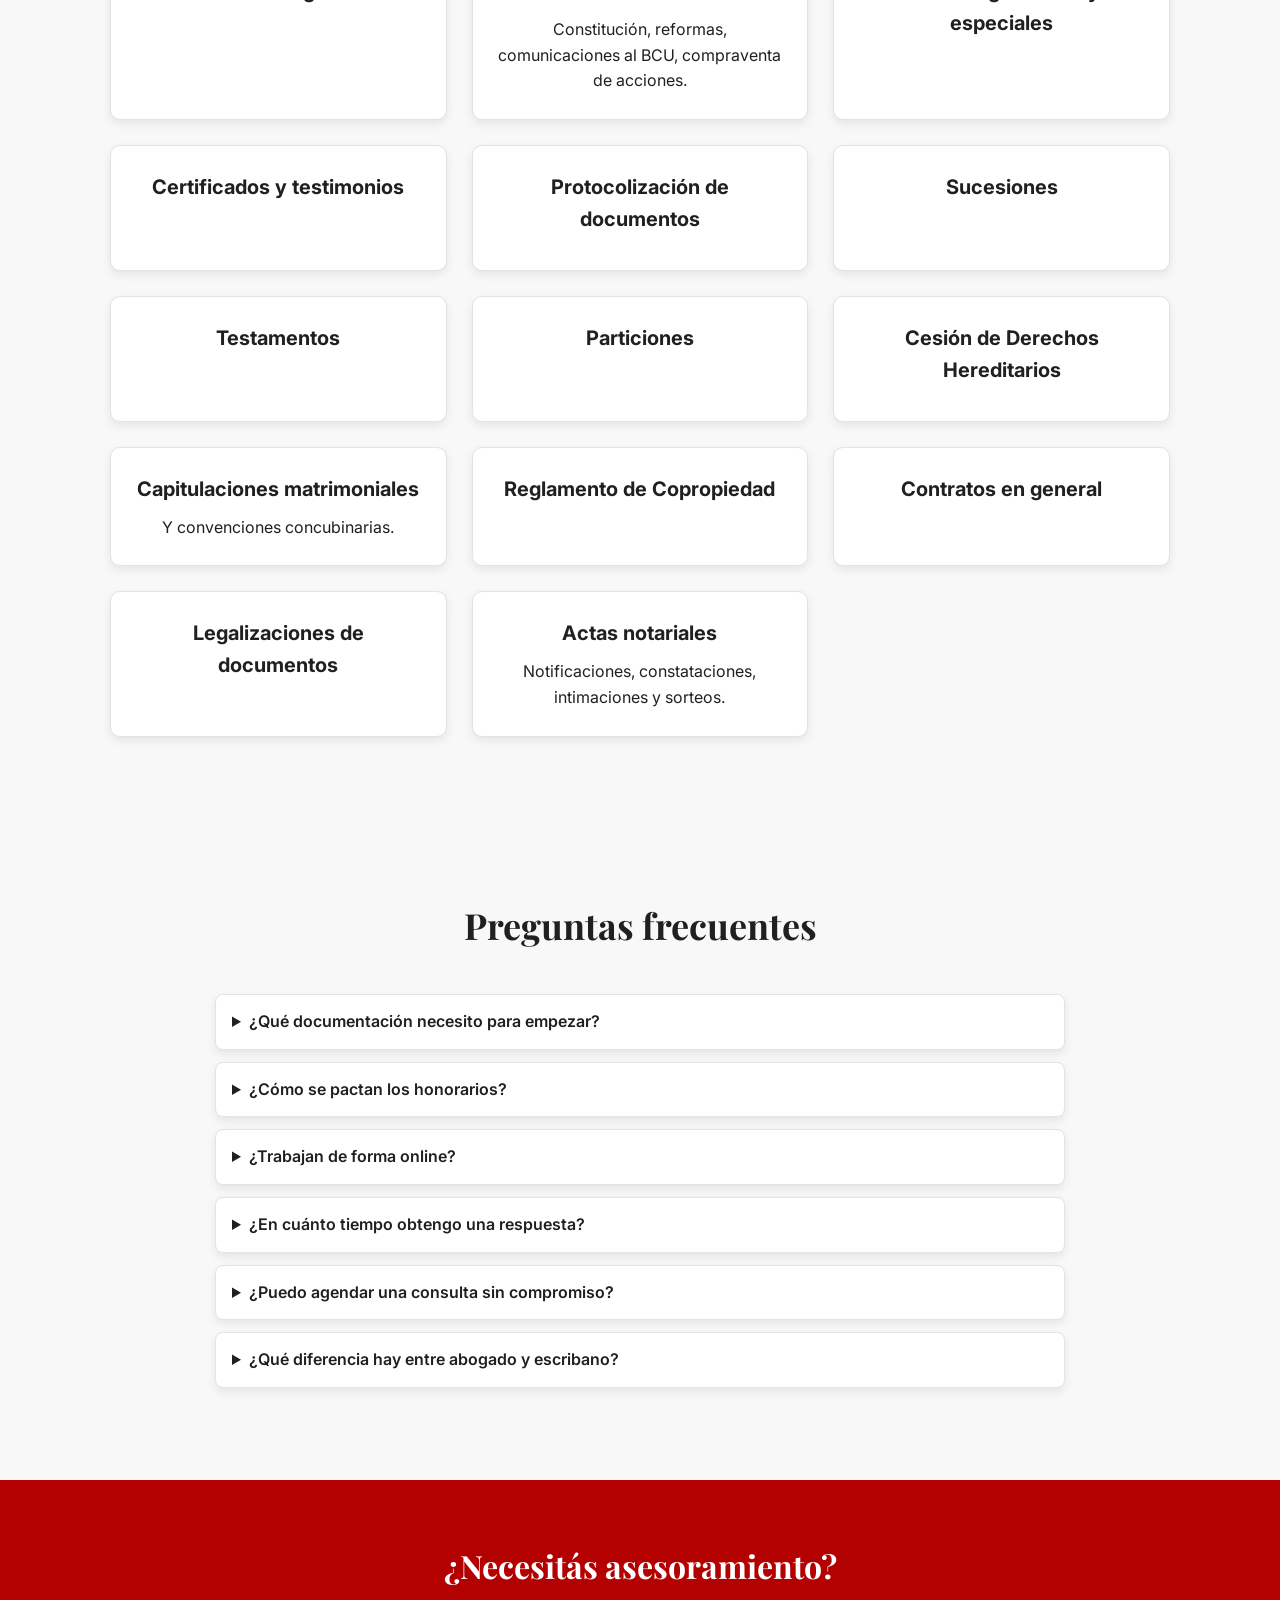
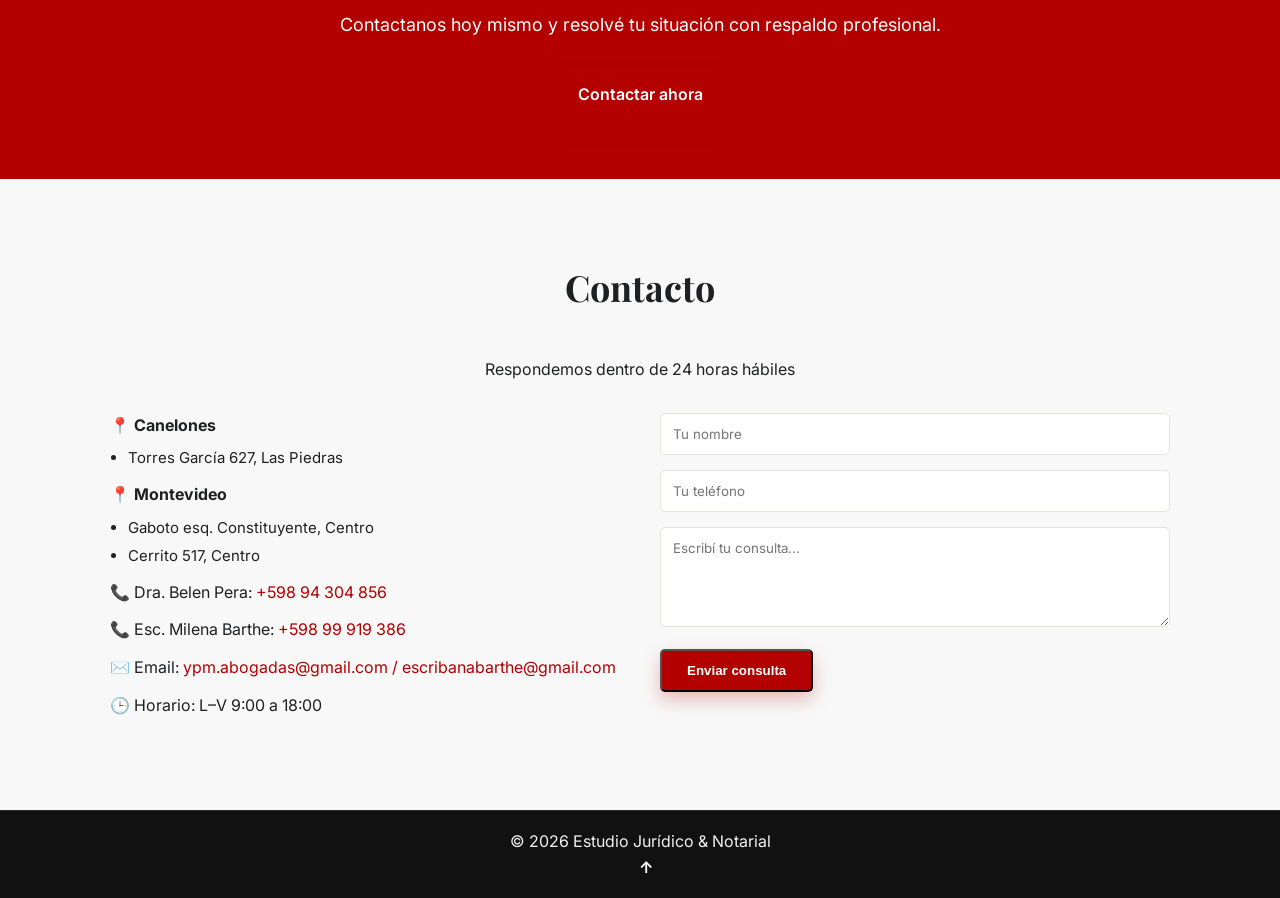
==== commit b5b0a271: "ultimo commit" ====
--- a/index.html
+++ b/index.html
@@ -1,291 +1,240 @@
 <!DOCTYPE html>
 <html lang="es">
 <head>
-  <meta charset="utf-8" />
-  <meta name="viewport" content="width=device-width, initial-scale=1" />
-  <title>Estudio Jurídico & Notarial – Pera & Barthe</title>
-  <meta name="description" content="Estudio Jurídico & Notarial. Asesoramiento legal y servicios notariales en derecho civil, laboral, familia y más." />
-  <link rel="preconnect" href="https://fonts.googleapis.com">
-  <link rel="preconnect" href="https://fonts.gstatic.com" crossorigin>
-  <link href="https://fonts.googleapis.com/css2?family=Playfair+Display:wght@600;700&family=Inter:wght@300;400;600&display=swap" rel="stylesheet">
-  <link rel="stylesheet" href="style.css" />
+<meta charset="utf-8" />
+<meta name="viewport" content="width=device-width, initial-scale=1" />
+
+<title>Estudio Jurídico & Notarial</title>
+
+<link href="https://fonts.googleapis.com/css2?family=Playfair+Display:wght@600;700&family=Inter:wght@300;400;500;600&display=swap" rel="stylesheet">
+<link rel="stylesheet" href="style.css" />
 </head>
 
 <body>
-  <!-- Header / Nav -->
-  <header class="header">
-    <div class="container nav">
-      <a class="brand" href="#inicio">
-        <div class="logo" aria-hidden="true">
-            <img src="logo.jpeg" alt="Logo balanza" style="height: 48px;" />
-        </div>
-        <div class="brand-text">
-          <span class="brand-title">Dra. Belen Pera & Esc. Milena Barthe</span>
-          <span class="brand-subtitle">Estudio Jurídico & Notarial</span>
-        </div>
-      </a>
-
-      
-       <input type="checkbox" id="menu-toggle" hidden>
-
-    <!-- HAMBURGUESA (ya la tenías, no la borres) -->
-    <label for="menu-toggle" class="hamburger" aria-hidden="true">
-      <span></span>
-    </label>
-
-      <nav class="menu" aria-label="Principal">
-        
-        <a href="#sobre-nosotras">Sobre nosotras</a>
-        <a href="#servicios-juridicos">Servicios Juridicos</a>
-        <a href="#servicios-notariales">Servicios Notariales</a>
-        <a href="#contacto" class="btn">Contacto</a>
-      </nav>
-    </div>
-  </header>
-
-  <!-- Hero -->
-  <section id="inicio" class="section brand-bg">
-    <div class="container hero-inner">
-      <div class="hero-copy">
-        <h1>Servicios legales y notariales con excelencia y compromiso.</h1>
-        <p>En P&B trabajamos en conjunto para brindar soluciones jurídicas y notariales, enfocadas en la eficiencia y satisfacción de nuestros clientes.</p>
-        <div class="cta-row">
-          <a href="#contacto" class="btn btn-primary">Reserva tu consulta</a>
-          
-        </div>
-        
-      </div>
-      <div class="hero-card" role="img" aria-label="Imagen alusiva a la justicia">
-        <img src="tarjeta.jpeg" alt="Logo balanza" />
-      </div>
-    </div>
-  </section>
-
-  <!-- Seccion abogacia -->
-  <section id="servicios-juridicos" class="section beige">
-    <div class="container">
-      <h2>Servicios Juridicos</h2>
-      
-      <div class="grid-3">
-        <article class="card">
-          <h3>Familia // Familia Especializada:</h3>
-          <p>Divorcios, uniones concubinarias, tenencia y régimen de visitas, pensiones alimenticias, adopciones, autorización de viaje y otras medidas urgentes, violencia doméstica, violencia de género, procesos CNA.</p>
-        </article>
-        <article class="card">
-          <h3>Civil</h3>
-          <p>Sucesiones, contratos, daños y perjuicios, responsabilidad civil,  juicios ejecutivos, desalojos y accidentes de tránsito.</p>
-        </article>
-        <article class="card">
-          <h3>Laboral</h3>
-          <p>Solución de conflictos individuales y colectivos de trabajo, gestiones ante el Ministerio de Trabajo y de Seguridad Social, defensa en juicios laborales, negociación y redacción de contratos de trabajo, acuerdos en caso de extinción de la relación laboral.</p>
-        </article>
-        <article class="card">
-          <h3>Penal</h3>
-          <p>Acompañamiento en todo el proceso penal, investigación previa, juicio oral y ejecución de la pena.</p>
-        </article>
-        <article class="card">
-          <h3>Administrativo </h3>
-          <p>Asesoramiento y representación en materia de recursos administrativos, contencioso administrativo, contencioso reparatorio, acciones de amparo, acciones de inconstitucionalidad de las leyes, gestiones ante la Administración y ante el Banco de Previsión Social (B.P.S.).</p>
-        </article>
-        <article class="card">
-          <h3>Residencias y ciudadanías uruguayas</h3>
-          <p>Residencias permanentes y temporarias MERCOSUR, residencias legales definitivas, asesoramiento para la obtención de documento de identidad y pasaporte uruguayo, residencia fiscal, ciudadanía legal uruguaya.</p>
-        </article>
-      </div>
-    </div>
-  </section>
-
-  
-  <!-- Seccion escibania -->
-  <section id="servicios-notariales" class="section brand-bg">
-    <div class="container">
-      <h2>Servicios notariales</h2>
-      <div class="grid-3">
-        <article class="card">
-          <h3>Títulos de inmuebles y de automotores.</h3>
-          
-        </article>
-        <article class="card">
-          <h3>Arrendamientos</h3>
-         
-        </article>
-        <article class="card">
-          <h3>Hipotecas y prendas (constitución y cancelación) entre privados e instituciones financieras.</h3>
-         
-        </article>
-        <article class="card">
-          <h3>Leasing</h3>
-         </article> 
-        <article class="card">
-          <h3>Sociedades comerciales: constitución, reformas, declaratorias ley 17.904, comunicaciones al Banco Central del Uruguay (B.C.U.), compraventa de acciones, etc..</h3>
-          
-        </article>
-        <article class="card">
-          <h3>Poderes generales y especiales.</h3>
-          
-        </article>
-        <article class="card">
-          <h3>Certificados y testimonios notariales.</h3>
-          
-        </article>
-        <article class="card">
-          <h3>Protocolización de documentos.</h3>
-          
-        </article>
-        <article class="card">
-          <h3>Sucesiones.</h3>
-          
-        </article>
-        <article class="card">
-          <h3>Testamentos.</h3>
-          
-        </article>
-        <article class="card">
-          <h3>Particiones.</h3>
-          
-        </article>
-        <article class="card">
-          <h3>Cesión de Derechos Hereditarios.</h3>
-          
-        </article>
-        <article class="card">
-          <h3>Capitulaciones matrimoniales y convenciones concubinarias.</h3>
-          
-        </article>
-        <article class="card">
-          <h3>Reglamento de Copropiedad.</h3>
-          
-        </article>
-        <article class="card">
-          <h3>Elaboración de contratos en general.</h3>
-          
-        </article>
-        <article class="card">
-          <h3>Legalizaciones de documentos.</h3>
-          
-        </article>
-        <article class="card">
-          <h3>Constatación de situaciones mediante actas notariales (notificaciones, constataciones, intimaciones, sorteos).</h3>
-          
-        </article>
-      </div>
-    </div>
-  </section>
-  <!-- About -->
-  <section id="sobre-nosotras" class="section beige">
-    <div class="container about-grid">
-      <article class="about-card">
-        <div class="about-photo1" role="img" aria-label="Foto Dra. Belen Pera">
-            <img src="fotoBelen.jpeg" alt="">
-        </div>
-        <div class="about-copy">
-          <h2>Dra. Belen Pera</h2>
-          <p>Egresada de la Facultad de Derecho de la Universidad de la Republica.</p>
-          
-        </div>
-      </article>
-
-      <article class="about-card">
-  <div class="about-photo2" role="img" aria-label="Foto Esc. Milena Barthe">
-    <img src="milena.jpeg" alt="Foto Esc. Milena Barthe">
-  </div>
-  <div class="about-copy">
-    <h2>Esc. Milena Barthe</h2>
-    <p>Egresada de la Facultad de Derecho de la Universidad de la República.</p>
-    <p>Miembro de la Asociación de Escribanos del Uruguay.</p>
-  </div>
-</article>
-
-
-    </div>
-  </section>
-
-  <!-- FAQ -->
-  <section id="preguntas" class=" section brand-bg">
-    <div class="container">
-      <h2>Preguntas frecuentes</h2>
-      <details class="faq">
+
+<header class="header">
+  <div class="container nav">
+    <div class="brand">
+      <img src="imagenes/logoGrande.jpeg" class="logo-img"/>
+      <div>
+        <span class="brand-title">Estudio Jurídico & Notarial</span>
+        <span class="brand-subtitle">Pera · Marandino · Yarto · Barthe</span>
+      </div>
+    </div>
+
+    <nav class="menu">
+      <a href="#servicios-juridicos">Servicios Jurídicos</a>
+      <a href="#servicios-notariales">Servicios Notariales</a>
+      <a href="#nosotras">Nosotras</a>
+      <a href="#contacto" class="btn btn-primary">Contacto</a>
+    </nav>
+  </div>
+</header>
+
+<!-- HERO -->
+<section class="hero">
+  <div class="overlay"></div>
+  <div class="container hero-inner fade-in">
+    <div class="hero-content">
+      <div class="hero-text">
+        <h1>Confianza, experiencia y respaldo legal</h1>
+        <p>Asesoramiento jurídico y notarial integral para proteger lo que más importa.</p>
+        <a href="#contacto" class="btn btn-primary">Reservar consulta</a>
+      </div>
+      <div class="hero-image">
+        <img src="imagenes/abogadas.jpeg" alt="Equipo de abogadas" />
+      </div>
+    </div>
+  </div>
+</section>
+
+<!-- VALORES -->
+<section id="valores" class="section">
+  <div class="container">
+    <h2 class="fade-in">Por qué elegirnos</h2>
+    <div class="grid fade-in">
+      <div class="card">
+        <h3>Atención personalizada</h3>
+        <p>Cada caso es único y lo tratamos con dedicación absoluta.</p>
+      </div>
+      <div class="card">
+        <h3>Transparencia</h3>
+        <p>Te explicamos todo de forma clara y sin vueltas.</p>
+      </div>
+      <div class="card">
+        <h3>Compromiso</h3>
+        <p>Nos involucramos en cada proceso como si fuera propio.</p>
+      </div>
+    </div>
+  </div>
+</section>
+
+<!-- NOSOTRAS -->
+<section id="nosotras" class="section">
+  <div class="container">
+    <h2 class="fade-in">Nuestro equipo</h2>
+
+    <div class="team-grid fade-in">
+      <div class="team-card">
+        <img src="imagenes/fotoBelen.jpeg" alt="Dra. Belen Pera">
+        <h3>Dra. Belen Pera</h3>
+        <p>Egresada de la Facultad de Derecho de la Universidad de la Republica.</p>
+      </div>
+
+      <div class="team-card">
+        <img src="imagenes/fotolucia.jpeg" alt="Dra. Lucia Marandino">
+        <h3>Dra. Lucia Marandino</h3>
+        <p>Egresada de la Facultad de Derecho de la Universidad de la Republica.</p>
+      </div>
+
+      <div class="team-card">
+        <img src="imagenes/fotogiannina.jpeg" alt="Dra. Giannina Yarto">
+        <h3>Dra. Giannina Yarto</h3>
+        <p>Egresada de la Facultad de Derecho de la Universidad de la Republica.</p>
+      </div>
+
+      <div class="team-card">
+        <img src="imagenes/milena.jpeg" alt="Esc. Milena Barthe">
+        <h3>Esc. Milena Barthe</h3>
+        <p>Egresada de la Facultad de Derecho de la Universidad de la República.
+            Miembro de la Asociación de Escribanos del Uruguay.</p>
+      </div>
+    </div>
+  </div>
+</section>
+
+<!-- SERVICIOS JURIDICOS -->
+<section id="servicios-juridicos" class="section">
+  <div class="container">
+    <h2 class="fade-in">Servicios Jurídicos</h2>
+    <div class="grid fade-in">
+      <div class="card"><h3>Familia // Familia Especializada</h3><p>Divorcios, uniones concubinarias, tenencia y régimen de visitas, pensiones alimenticias, adopciones, autorización de viaje, medidas urgentes, violencia doméstica, violencia de género, procesos CNA.</p></div>
+      <div class="card"><h3>Civil</h3><p>Sucesiones, contratos, daños y perjuicios, responsabilidad civil, juicios ejecutivos, desalojos y accidentes de tránsito.</p></div>
+      <div class="card"><h3>Laboral</h3><p>Conflictos individuales y colectivos, gestiones ante MTSS, defensa en juicios laborales, negociación y redacción de contratos.</p></div>
+      <div class="card"><h3>Penal</h3><p>Acompañamiento en todo el proceso penal, investigación previa, juicio oral y ejecución de la pena.</p></div>
+      <div class="card"><h3>Administrativo</h3><p>Recursos administrativos, contencioso administrativo, amparos, inconstitucionalidad y gestiones ante la Administración y BPS.</p></div>
+      <div class="card"><h3>Residencias y ciudadanías</h3><p>Residencias MERCOSUR, permanentes y temporarias, identidad, pasaporte, residencia fiscal y ciudadanía.</p></div>
+    </div>
+  </div>
+</section>
+
+<!-- SERVICIOS NOTARIALES -->
+<section id="servicios-notariales" class="section dark-section">
+  <div class="container">
+    <h2 class="fade-in">Servicios Notariales</h2>
+    <div class="grid fade-in">
+      <div class="card"><h3>Títulos de inmuebles y automotores</h3></div>
+      <div class="card"><h3>Arrendamientos</h3></div>
+      <div class="card"><h3>Hipotecas y prendas</h3><p>Constitución y cancelación, privados e instituciones financieras.</p></div>
+      <div class="card"><h3>Leasing</h3></div>
+      <div class="card"><h3>Sociedades comerciales</h3><p>Constitución, reformas, comunicaciones al BCU, compraventa de acciones.</p></div>
+      <div class="card"><h3>Poderes generales y especiales</h3></div>
+      <div class="card"><h3>Certificados y testimonios</h3></div>
+      <div class="card"><h3>Protocolización de documentos</h3></div>
+      <div class="card"><h3>Sucesiones</h3></div>
+      <div class="card"><h3>Testamentos</h3></div>
+      <div class="card"><h3>Particiones</h3></div>
+      <div class="card"><h3>Cesión de Derechos Hereditarios</h3></div>
+      <div class="card"><h3>Capitulaciones matrimoniales</h3><p>Y convenciones concubinarias.</p></div>
+      <div class="card"><h3>Reglamento de Copropiedad</h3></div>
+      <div class="card"><h3>Contratos en general</h3></div>
+      <div class="card"><h3>Legalizaciones de documentos</h3></div>
+      <div class="card"><h3>Actas notariales</h3><p>Notificaciones, constataciones, intimaciones y sorteos.</p></div>
+    </div>
+  </div>
+</section>
+
+<!-- FAQ -->
+<section id="faq" class="section alt">
+  <div class="container">
+    <h2 class="fade-in">Preguntas frecuentes</h2>
+    <div class="faq" style="max-width:850px; margin:auto; text-align:left;">
+      <details class="fade-in">
         <summary>¿Qué documentación necesito para empezar?</summary>
         <p>No te preocupes, en la primera consulta te indicamos exactamente qué documentos vas a necesitar según tu caso.</p>
       </details>
-      <details class="faq">
+      <details class="fade-in">
         <summary>¿Cómo se pactan los honorarios?</summary>
-        <p>Los honorarios se fijan luego de la primera consulta, de acuerdo a la complejidad y características de tu trámite.</p>
-      </details>
-      <details class="faq">
+        <p>Los honorarios se fijan luego de la primera consulta, de acuerdo a la complejidad y características de tu trámite.</p>
+      </details>
+      <details class="fade-in">
         <summary>¿Trabajan de forma online?</summary>
-        <p>Sí. Atendemos de forma presencial en nuestras oficinas y también ofrecemos atención online para mayor comodidad.</p>
-      </details>
-      <details class="faq">
+        <p>Sí. Atendemos de forma presencial en nuestras oficinas y también ofrecemos atención online para mayor comodidad.</p>
+      </details>
+      <details class="fade-in">
         <summary>¿En cuánto tiempo obtengo una respuesta?</summary>
         <p>Respondemos tu consulta a la brevedad, generalmente dentro de las 24 horas hábiles.</p>
       </details>
-      <details class="faq">
+      <details class="fade-in">
         <summary>¿Puedo agendar una consulta sin compromiso?</summary>
-        <p>Sí, podés coordinar una primera entrevista para analizar tu caso y recibir orientación inicial.</p>
-      </details>
-      <details class="faq">
+        <p>Sí, podés coordinar una primera entrevista para analizar tu caso y recibir orientación inicial.</p>
+      </details>
+      <details class="fade-in">
         <summary>¿Qué diferencia hay entre abogado y escribano?</summary>
-        <p>El abogado se especializa en la defensa de derechos y la resolución de conflictos, mientras que el escribano se centra en dar fe, redactar y formalizar documentos legales.
-           Ambos roles se complementan para brindarte un servicio integral.</p>
-      </details>
-    </div>
-  </section>
-
-  <!-- Contacto -->
-  <section id="contacto" class="section beige">
-    <div class="container contact">
-      <div class="contact-copy">
-        <h2>Contacto</h2>
-        <p>Contanos tu consulta y te respondemos a la brevedad.</p>
-        <ul class="list">
-  <li>
-    📍 <strong>Canelones</strong>
-    <ul>
-      <li>Torres Garcia 627, Las Piedras</li>
-    </ul>
-  </li>
-  <li>
-    📍 <strong>Montevideo</strong>
-    <ul>
-      <li>Gaboto esq. Constituyente, Centro</li>
-    </ul>
-  </li>
-  <li>📞 Dra. Belen Pera: <a href="tel:+59894304856">+598 94 304 856</a></li>
-  <li>📞 Esc. Milena Barthe: <a href="tel:+59899919386">+598 99 919 386</a></li>
-  <li>✉️ Emails: <a href="mailto:abogadapera@gmail.com">abogadapera@gmail.com</a> / <a href="mailto:escribanabarthe@gmail.com">escribanabarthe@gmail.com</a></li>
-  <li>🕒 Horario: L–V 9:00 a 18:00</li>
-</ul>
-
-      </div>
-    
-      <!-- <form class="form" action="#" method="post">
-        <label>Nombre
-          <input type="text" name="nombre" placeholder="Tu nombre" required>
-        </label>
-        <label>Email
-          <input type="email" name="email" placeholder="tu@correo.com" required>
-        </label>
-        <label>Mensaje
-          <textarea name="mensaje" rows="5" placeholder="Escribí tu consulta..." required></textarea>
-        </label>
-        <button type="submit" class="btn btn-primary">Enviar</button>
-        
-      </form> -->
-
-    </div>
-  </section>
-
-  <!-- Footer -->
-  <footer class="footer section brand-bg">
-    <div class="container footer-inner">
-      <p>© <span id="year"></span> Estudio Jurídico & Notarial – Pera & Barthe. Todos los derechos reservados.</p>
-      <a href="#inicio" class="to-top" aria-label="Volver arriba">↑</a>
-    </div>
-  </footer>
-
-  <script>
-    document.getElementById('year').textContent = new Date().getFullYear();
-  </script>
+        <p>El abogado se especializa en defensa de derechos y resolución de conflictos, mientras que el escribano da fe, redacta y formaliza documentos legales.</p>
+      </details>
+    </div>
+  </div>
+</section>
+
+<!-- CTA -->
+<section class="cta">
+  <div class="container fade-in">
+    <h2>¿Necesitás asesoramiento?</h2>
+    <p>Contactanos hoy mismo y resolvé tu situación con respaldo profesional.</p>
+    <a href="#contacto" class="btn btn-primary">Contactar ahora</a>
+  </div>
+</section>
+
+<!-- CONTACTO -->
+<section id="contacto" class="section contact">
+  <div class="container fade-in">
+    <h2>Contacto</h2>
+    <p>Respondemos dentro de 24 horas hábiles</p>
+
+    <div class="contact-grid">
+
+      <div class="contact-box">
+        <ul class="contact-list">
+          <li>📍 <strong>Canelones</strong>
+            <ul>
+              <li>Torres García 627, Las Piedras</li>
+            </ul>
+          </li>
+          <li>📍 <strong>Montevideo</strong>
+            <ul>
+              <li>Gaboto esq. Constituyente, Centro</li>
+              <li>Cerrito 517, Centro</li>
+            </ul>
+          </li>
+          <li>📞 Dra. Belen Pera: <a href="tel:+59894304856">+598 94 304 856</a></li>
+          <li>📞 Esc. Milena Barthe: <a href="tel:+59899919386">+598 99 919 386</a></li>
+          <li>✉️ Email: <a href="mailto:ypm.abogadas@gmail.com">ypm.abogadas@gmail.com / escribanabarthe@gmail.com</a></li>
+          <li>🕒 Horario: L–V 9:00 a 18:00</li>
+        </ul>
+      </div>
+
+      <form class="form" onsubmit="enviarWhatsApp(event)">
+        <input type="text" id="nombre" placeholder="Tu nombre" required>
+        <input type="tel" id="telefono" placeholder="Tu teléfono" required>
+        <textarea id="mensaje" placeholder="Escribí tu consulta..." required></textarea>
+
+        <button type="submit" class="btn btn-primary">
+          Enviar consulta
+        </button>
+      </form>
+
+    </div>
+  </div>
+</section>
+
+<a href="https://wa.me/59894304856" class="whatsapp" target="_blank" aria-label="Contacto WhatsApp">💬</a>
+
+<footer class="footer">
+  <p>© 2026 Estudio Jurídico & Notarial</p>
+  <a href="#inicio" class="to-top" aria-label="Volver arriba">↑</a>
+</footer>
+
+<script src="codigo.js"></script>
 </body>
-</html>
+</html>
--- a/style.css
+++ b/style.css
@@ -1,380 +1,525 @@
-:root {
-  --bg: #ffffff;
-  --surface: #f9f9f9;
-  --surface-alt: #f5f3ef; /* beige claro */
-  --text: #1a1a1a;
-  --muted: #555555;
-  --brand: #1a2e3b; /* azul oscuro del logo */
-  --card: #ffffff;
-  --ring: rgba(26, 46, 59, 0.25);
-  --maxw: 1120px;
-  --radius: 12px;
-  --shadow: 0 6px 18px rgba(0,0,0,0.08);
-}
-
-/* Secciones */
-.section { 
-  padding: 64px 0; 
-  background: var(--bg); /* por defecto blanco */
-}
-.section.alt { 
-  background: var(--surface); /* gris claro */
-}
-.section.brand-bg {
-  background: var(--brand); /* azul */
-  color: #ffffff; /* texto en blanco */
-}
-.section.beige {
-  background: var(--surface-alt); /* beige */
-}
-
-/* Ajustes de títulos para contrastes */
-.section.brand-bg h2,
-.section.brand-bg p,
-.section.brand-bg h3 {
-  color: #ffffff;
-}
-
-.section h2 {
-  font-family: "Playfair Display", serif;
-  font-size: 32px;
-  margin: 0 0 10px;
-  color: var(--brand);
-}
-
-
-/* Reset */
-* { box-sizing: border-box; }
-html, body { margin: 0; height: 100%; }
-body {
-  background: var(--bg);
-  color: var(--text);
-  font-family: Inter, system-ui, -apple-system, Segoe UI, Roboto, Helvetica, Arial, sans-serif;
-  line-height: 1.6;
-}
-
-/* Links */
-a { color: var(--brand); text-decoration: none; }
-a:hover { text-decoration: underline; }
-
-.container {
-  max-width: var(--maxw);
-  margin: 0 auto;
-  padding: 0 20px;
-}
-
-/* Header */
-.header {
-  position: sticky;
-  top: 0;
-  z-index: 50;
-  background: var(--bg);
-  border-bottom: 1px solid #e5e5e5;
-}
-.nav {
-  display: flex;
-  align-items: center;
-  justify-content: space-between;
-  padding: 14px 0;
-}
-.brand { display: flex; align-items: center; gap: 12px; }
-.logo {
-  width: 42px; height: 42px; border-radius: 50%;
-  display: grid; place-items: center;
-  background: var(--brand);
-  color: white;
-  font-size: 20px;
-  font-weight: bold;
-}
-.brand-text { display: flex; flex-direction: column; line-height: 1; }
-.brand-title {
-  font-family: "Playfair Display", serif;
-  font-size: 18px;
-  font-weight: 700;
-}
-.brand-subtitle { font-size: 12px; color: var(--muted); }
-
-.menu { display: flex; gap: 14px; align-items: center; }
-.menu a {
-  padding: 8px 12px;
-  border-radius: 6px;
-  transition: 0.2s;
-  color: var(--text);
-}
-.menu a:hover {
-  background: var(--brand);
-  color: white;
-}
-
-/* Botones */
-.btn {
-  display: inline-block;
-  padding: 10px 16px;
-  border-radius: 8px;
-  font-weight: 600;
-  transition: 0.2s;
-}
-.btn-primary {
-  background: var(--brand);
-  color: white;
-  border: none;
-}
-.btn-primary:hover {
-  background: #a17822;
-}
-.btn-ghost {
-  background: transparent;
-  color: var(--brand);
-  border: 1px solid var(--brand);
-}
-.btn-ghost:hover {
-  background: var(--brand);
-  color: white;
-}
-
-/* Hero */
-.hero {
-  padding: 72px 0 40px;
-  border-bottom: 1px solid #eee;
-}
-.hero-inner {
-  display: grid;
-  grid-template-columns: 1.1fr .9fr;
-  gap: 28px;
-  align-items: center;
-}
-.hero-copy h1 {
-  font-family: "Playfair Display", serif;
-  font-size: 42px;
-  line-height: 1.2;
-  margin: 0 0 12px;
-}
-.hero-copy p { color: var(--muted); margin: 0 0 18px; }
-.cta-row { display: flex; gap: 12px; margin: 18px 0 12px; }
-.badges {
-  display: flex; gap: 14px; flex-wrap: wrap;
-  padding: 0; margin: 18px 0 0;
-  list-style: none; font-size: 14px; color: var(--muted);
-}
-
-/* Hero con imagen local */
-.hero-card {
-  height: 360px;
-  border-radius: var(--radius);
-  border: 1px solid #ddd;
-  box-shadow: var(--shadow);
-  position: relative;
-  overflow: hidden;
-}
-
-.hero-card img {
-  position: absolute;
-  top: 0; left: 0;
-  width: 100%;
-  height: 100%;
-  object-fit: cover;
-  border-radius: var(--radius);
-  display: block;
-}
-
-.hero-stamp {
-  position: absolute;
-  top: 16px; right: -40px;
-  transform: rotate(20deg);
-  background: var(--brand);
-  color: white;
-  padding: 6px 14px;
-  border-radius: 999px;
-  font-weight: 700;
-  letter-spacing: .06em;
-}
-
-/* Secciones */
-.section { padding: 64px 0; }
-.section.alt { background: #fafafa; }
-.section h2 {
-  font-family: "Playfair Display", serif;
-  font-size: 32px;
-  margin: 0 0 10px;
-  color: var(--brand);
-}
-.section-lead { color: var(--muted); margin: 0 0 24px; }
-
-/* Cards */
-.grid-3 {
-  display: grid;
-  grid-template-columns: repeat(3, 1fr);
-  gap: 16px;
-}
-@media (max-width: 900px) { .grid-3 { grid-template-columns: 1fr 1fr; } }
-@media (max-width: 600px) { .grid-3 { grid-template-columns: 1fr; } }
-
-.card {
-  background: var(--card);
-  border: 1px solid #e5e5e5;
-  border-radius: var(--radius);
-  padding: 18px;
-  box-shadow: var(--shadow);
-}
-.card h3 { margin: 0 0 6px; color: var(--brand); }
-.card p { color: var(--muted); margin: 0; }
-
-/* About grid (2 profesionales) */
-.about-grid {
-  display: grid;
-  grid-template-columns: 1fr 1fr;
-  gap: 32px;
-  align-items: start;
-}
-.about-card {
-  background: var(--card);
-  border: 1px solid #e5e5e5;
-  border-radius: var(--radius);
-  box-shadow: var(--shadow);
-  overflow: hidden;
-}
-
-/* Fotos About */
-.about-photo1,
-.about-photo2 {
-  height: 400px;
-  width: 100%;
-  border-radius: var(--radius);
-  overflow: hidden;
-  display: flex;
-  align-items: center;
-  justify-content: center;
-}
-
-.about-photo1 img,
-.about-photo2 img {
-  width: 100%;
-  height: 100%;
-  object-fit: cover;
-  border-radius: var(--radius);
-  display: block;
-}
-
-.about-copy {
-  padding: 20px;
-}
-.about-copy h2 {
-  font-family: "Playfair Display", serif;
-  margin-top: 0;
-  color: var(--brand);
-}
-@media (max-width: 800px) {
-  .about-grid {
-    grid-template-columns: 1fr;
-  }
-}
-
-/* Footer */
-.footer {
-  border-top: 1px solid #e5e5e5;
-  padding: 18px 0;
-  margin-top: 20px;
-  background: var(--surface);
-  text-align: center;
-}
-.footer p { color: var(--muted); margin: 0; }
-
-.section.brand-bg .card {
-  background: #f5f3ef;
-  color: var(--text);
-}
-
-.section.brand-bg .card h3 {
-  color: var(--brand);
-}
-.section.brand-bg .card p {
-  color: var(--muted);
-}
-
-/* Hamburguesa (oculta en desktop) */
-.hamburger {
-  display: none;
-  cursor: pointer;
-  width: 28px;
-  height: 20px;
-  flex-direction: column;
-  justify-content: space-between;
-}
-
-.hamburger span,
-.hamburger span::before,
-.hamburger span::after {
-  content: "";
-  display: block;
-  height: 3px;
-  background: var(--brand);
-  border-radius: 2px;
-  transition: 0.3s;
-}
-
-.hamburger span::before,
-.hamburger span::after {
-  position: relative;
-}
-
-.hamburger span::before { top: -8px; }
-.hamburger span::after { top: 5px; }
-
-/* Mostrar hamburguesa y ocultar menú en móviles */
-@media (max-width: 768px) {
-  .menu {
-    position: absolute;
-    top: 100%;
-    right: 0;
-    background: var(--bg);
-    flex-direction: column;
-    gap: 0;
-    width: 100%;
-    max-height: 0;
-    overflow: hidden;
-    transition: max-height 0.3s ease;
-  }
-  #menu-toggle:checked ~ .menu {
-    max-height: 300px;
-    border-top: 1px solid #ddd;
-  }
-  .menu a {
-    display: block;
-    padding: 12px;
-    border-bottom: 1px solid #eee;
-  }
-  .hamburger {
-    display: flex;
-  }
-}
-@media (max-width: 768px) {
-  .hero-inner {
-    grid-template-columns: 1fr;
-    text-align: center;
-  }
-  .cta-row {
-    justify-content: center;
-    flex-wrap: wrap;
-  }
-  .hero-card {
-    height: 260px; /* más chico para celular */
-    margin-top: 20px;
-  }
-}
-@media (max-width: 480px) {
-  .card {
-    padding: 14px;
-  }
-  .section h2 {
-    font-size: 24px;
-  }
-  .hero-copy h1 {
-    font-size: 28px;
-  }
-}
-@media (max-width: 600px) {
-  .about-photo1,
-  .about-photo2 {
-    height: 300px;
-  }
-}
+﻿*{margin:0;padding:0;box-sizing:border-box;}
+
+:root{
+  --primary:#b30000;
+  --primary-dark:#7b0000;
+  --accent:#1e3148;
+  --dark:#1f2022;
+  --light:#f8f8f8;
+  --muted:#5e5d5a;
+  --border:#e6e2dc;
+  --shadow:0 5px 18px rgba(0,0,0,0.13);
+  --shadow-soft:0 4px 10px rgba(0,0,0,0.08);
+}
+
+body{background:#f7f5f2;}
+
+
+body{
+  font-family:'Inter',sans-serif;
+  color:var(--dark);
+  line-height:1.6;
+}
+
+.container{
+  max-width:1100px;
+  margin:auto;
+  padding:0 20px;
+}
+
+/* HEADER */
+.header{
+  position:sticky;
+  top:0;
+  background:white;
+  border-bottom:1px solid var(--border);
+  z-index:100;
+}
+
+.nav{
+  display:flex;
+  justify-content:space-between;
+  align-items:center;
+  padding:15px 0;
+}
+
+.brand{
+  display:flex;
+  align-items:center;
+  gap:10px;
+}
+
+.logo-img{
+  width:60px;
+  height:60px;
+  border-radius:50%;
+  object-fit:cover;
+  border:2px solid var(--border);
+}
+
+.brand-title{
+  font-family:'Playfair Display',serif;
+  font-size:18px;
+  font-weight:700;
+}
+
+.brand-subtitle{
+  font-size:12px;
+  color:var(--muted);
+}
+
+.menu a{
+  margin-left:20px;
+  text-decoration:none;
+  color:var(--dark);
+  transition:0.3s;
+}
+
+.menu a:hover{
+  color:var(--primary);
+}
+
+/* HERO */
+.hero{
+  height:90vh;
+  background:rgb(82, 26, 26);
+  background-position:center center;
+  background-size:cover;
+  background-repeat:no-repeat;
+  position:relative;
+  display:flex;
+  align-items:center;
+  justify-content:center;
+}
+
+.overlay{
+  position:absolute;
+  inset:0;
+  background:linear-gradient(110deg, rgba(0,0,0,0.65), rgba(0,0,0,0.35));
+}
+
+.hero-inner{
+  position:relative;
+  color:white;
+  text-align:left;
+  z-index:1;
+  width:100%;
+}
+
+.hero-content{
+  display:flex;
+  align-items:center;
+  justify-content:space-between;
+  gap:32px;
+  max-width:1100px;
+  margin:auto;
+}
+
+.hero-text{
+  flex:1;
+  max-width:520px;
+}
+
+.hero h1{
+  font-size:clamp(32px,5vw,52px);
+  font-family:'Playfair Display',serif;
+  margin-bottom:16px;
+  color:#fff;
+}
+
+.hero p{
+  font-size:18px;
+  margin-bottom:30px;
+  color:#f5f5f5;
+}
+
+.hero-image{
+  flex:1;
+  max-width:460px;
+  border-radius:14px;
+  overflow:hidden;
+  box-shadow:0 12px 24px rgba(0,0,0,0.35);
+  border:2px solid rgba(255,255,255,0.45);
+}
+
+.hero-image img{
+  width:100%;
+  height:100%;
+  object-fit:cover;
+  display:block;
+}
+
+
+/* BOTONES */
+.btn{
+  display:inline-block;
+  padding:12px 25px;
+  border-radius:5px;
+  text-decoration:none;
+  font-weight:600;
+  transition:0.3s;
+}
+
+.btn-primary{
+  background:var(--primary);
+  color:white;
+  box-shadow:0 8px 18px rgba(179,0,0,0.25);
+}
+
+.btn-primary:hover{
+  background:var(--primary-dark);
+  transform:translateY(-2px);
+  box-shadow:0 10px 22px rgba(123,0,0,0.34);
+}
+
+/* SECCIONES */
+.section{
+  padding:80px 0;
+  text-align:center;
+}
+
+.alt{
+  background:var(--light);
+}
+
+.section h2{
+  font-family:'Playfair Display',serif;
+  font-size:36px;
+  margin-bottom:40px;
+  color:var(--dark);
+}
+
+/* GRID */
+.grid{
+  display:grid;
+  grid-template-columns:repeat(auto-fit,minmax(250px,1fr));
+  gap:25px;
+  margin-top:30px;
+}
+
+/* CARDS */
+.card{
+  padding:25px;
+  background:white;
+  border:1px solid var(--border);
+  border-radius:10px;
+  box-shadow:var(--shadow-soft);
+  transition:0.3s;
+}
+
+.card:hover{
+  transform:translateY(-5px);
+  box-shadow:0 8px 25px rgba(0,0,0,0.15);
+}
+
+.card h3{
+  font-size:20px;
+  margin-bottom:10px;
+  color:var(--primary);
+}
+
+.card p{
+  color:var(--muted);
+}
+
+/* TEAM */
+.team-grid{
+  display:grid;
+  grid-template-columns:repeat(4,minmax(220px,1fr));
+  gap:25px;
+  margin-top:40px;
+}
+
+.team-card{
+  background:white;
+  border:1px solid var(--border);
+  border-radius:8px;
+  overflow:hidden;
+  box-shadow:var(--shadow);
+  transition:0.3s;
+}
+
+.team-card:hover{
+  transform:translateY(-5px);
+  box-shadow:0 8px 25px rgba(0,0,0,0.15);
+}
+
+.team-card img{
+  width:100%;
+  height:280px;
+  object-fit:cover;
+  object-position:top;
+}
+
+.team-card h3{
+  font-size:18px;
+  margin:15px 0 5px;
+  color:var(--primary);
+}
+
+.team-card p{
+  color:var(--muted);
+  margin:0 15px 15px;
+}
+
+/* CTA */
+.section.dark-section {
+  background: var(--light);
+  color: var(--dark);
+}
+
+.section.dark-section .card {
+  background:#ffffff;
+  border:1px solid var(--border);
+}
+
+.section.dark-section h2,
+.section.dark-section .card h3,
+.section.dark-section .card p {
+  color: var(--dark);
+}
+
+.cta{
+  background:var(--primary);
+  color:white;
+  padding:60px 0;
+  text-align:center;
+}
+
+.cta h2{
+  font-family:'Playfair Display',serif;
+  font-size:32px;
+  margin-bottom:20px;
+}
+
+.cta p{
+  font-size:18px;
+  margin-bottom:30px;
+}
+
+/* CONTACTO */
+.contact{
+  background:var(--light);
+}
+
+.contact-grid{
+  display:grid;
+  grid-template-columns:1fr 1fr;
+  gap:40px;
+  margin-top:30px;
+  text-align:left;
+}
+
+.contact-box p{
+  margin:10px 0;
+  font-size:16px;
+}
+
+.contact-list{
+  list-style: none;
+  margin: 0;
+  padding: 0;
+}
+
+.contact-list > li {
+  margin-bottom: 12px;
+  font-size: 16px;
+}
+
+.contact-list > li > ul {
+  list-style: disc;
+  margin: 8px 0 0 18px;
+  padding-left: 0;
+}
+
+.contact-list > li > ul > li {
+  margin-bottom: 4px;
+  font-size: 15px;
+}
+
+.contact-list a {
+  color: var(--primary);
+  text-decoration: none;
+}
+
+.contact-list a:hover {
+  text-decoration: underline;
+}
+
+.form input,
+.form textarea{
+  width:100%;
+  padding:12px;
+  border:1px solid var(--border);
+  border-radius:5px;
+  margin-bottom:15px;
+  font-family:inherit;
+}
+
+.form textarea{
+  height:100px;
+  resize:vertical;
+}
+
+/* FAQ */
+.faq details {
+  background:#ffffff;
+  border:1px solid var(--border);
+  border-radius:8px;
+  padding:14px 16px;
+  margin-bottom:12px;
+  box-shadow:var(--shadow-soft);
+}
+
+.faq summary {
+  font-weight:600;
+  cursor:pointer;
+  color:var(--dark);
+}
+
+.faq p {
+  margin:10px 0 0;
+  color:var(--muted);
+  line-height:1.65;
+}
+
+/* WHATSAPP */
+.whatsapp{
+  position:fixed;
+  bottom:20px;
+  right:20px;
+  background:#25d366;
+  padding:15px;
+  border-radius:50%;
+  color:white;
+  font-size:20px;
+  text-decoration:none;
+  box-shadow:0 4px 12px rgba(0,0,0,0.2);
+  transition:0.3s;
+  z-index:100;
+}
+
+.whatsapp:hover{
+  transform:scale(1.1);
+}
+
+/* ANIMACION */
+.fade-in{
+  opacity:0;
+  transform:translateY(20px);
+  transition:0.6s;
+}
+
+/* FOOTER */
+.footer{
+  background:#111;
+  color:#f1f1f1;
+  text-align:center;
+  padding:18px 20px;
+  border-top:1px solid rgba(255,255,255,0.1);
+}
+
+.footer .to-top{
+  color:#fff;
+  margin-left:12px;
+  text-decoration:none;
+  font-weight:700;
+}
+
+.footer .to-top:hover{
+  color:var(--primary);
+}
+
+.fade-in.show{
+  opacity:1;
+  transform:translateY(0);
+}
+
+/* RESPONSIVE */
+@media(max-width:768px){
+  .nav{
+    flex-wrap:wrap;
+    gap:10px;
+  }
+
+  .menu{
+    display:flex;
+    flex-wrap:wrap;
+    gap:10px;
+  }
+
+  .menu a{
+    margin:0;
+  }
+
+  .hero{
+    height:75vh;
+  }
+
+  .hero-content {
+    flex-direction:column;
+    align-items:center;
+    text-align:center;
+  }
+
+  .hero-text {
+    max-width:100%;
+  }
+
+  .hero h1{
+    font-size:28px;
+  }
+
+  .hero p{
+    font-size:16px;
+  }
+
+  .section{
+    padding:60px 0;
+  }
+
+  .section h2{
+    font-size:28px;
+  }
+
+  .grid,
+  .team-grid{
+    grid-template-columns:1fr;
+  }
+
+  .contact-grid{
+    grid-template-columns:1fr;
+    text-align:center;
+  }
+
+  .cta{
+    padding:40px 0;
+  }
+
+  .cta h2{
+    font-size:24px;
+  }
+}
+
+@media(max-width:480px){
+  .container{
+    padding:0 15px;
+  }
+
+  .hero h1{
+    font-size:24px;
+  }
+
+  .btn{
+    padding:10px 20px;
+    font-size:14px;
+  }
+
+  .card{
+    padding:20px;
+  }
+
+  .team-card img{
+    height:150px;
+  }
+}
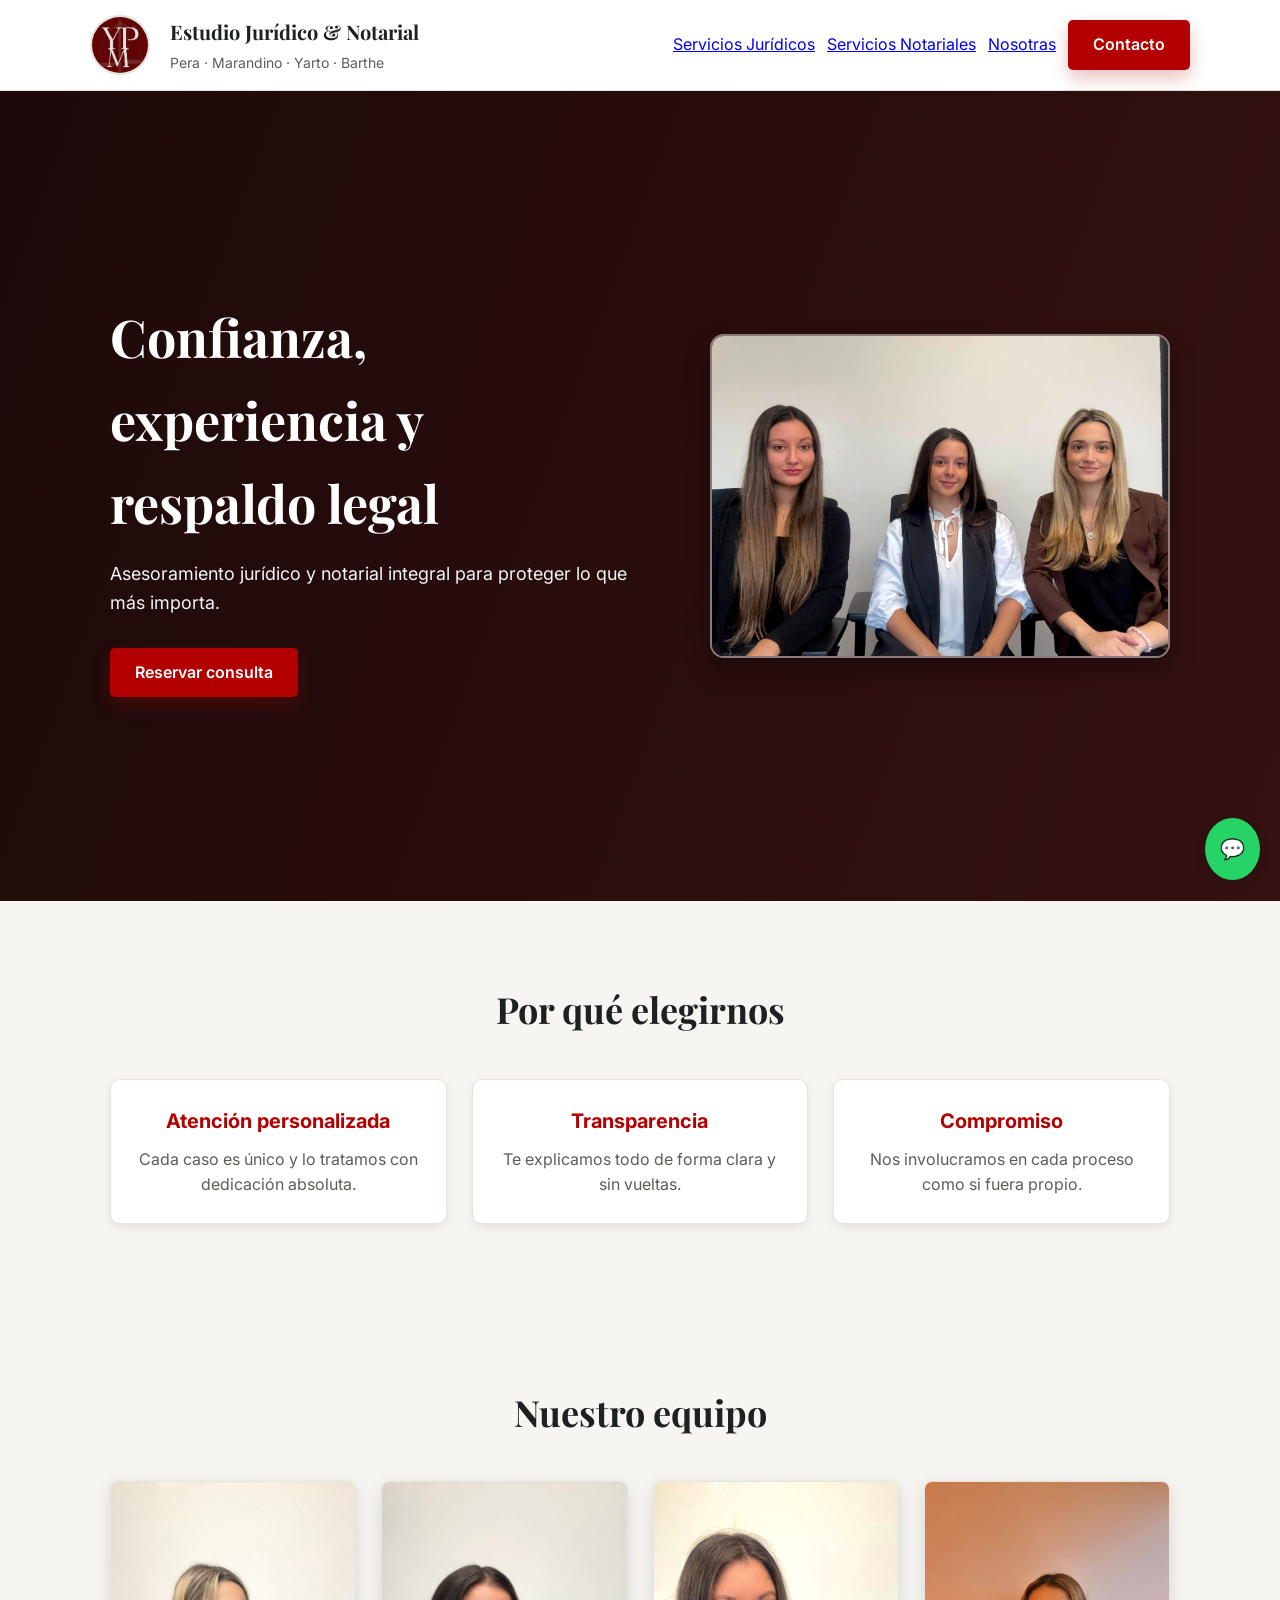
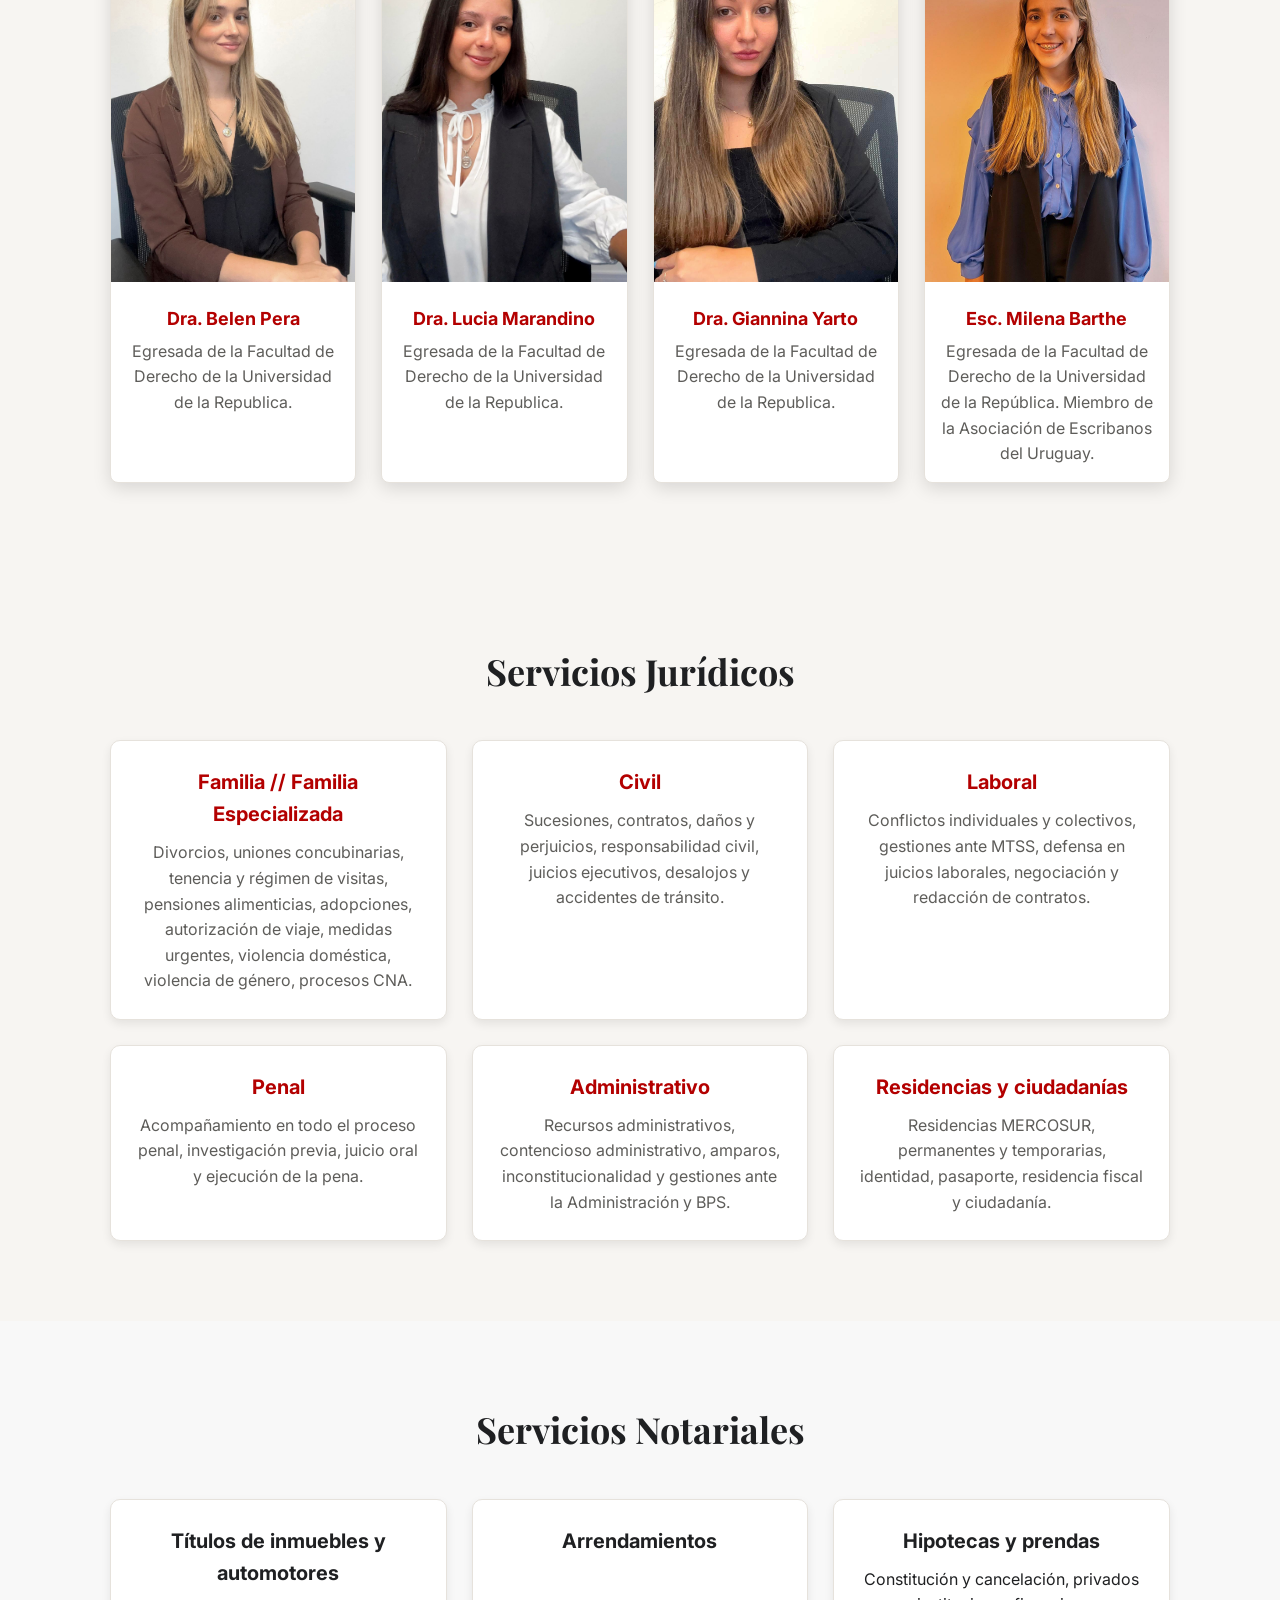
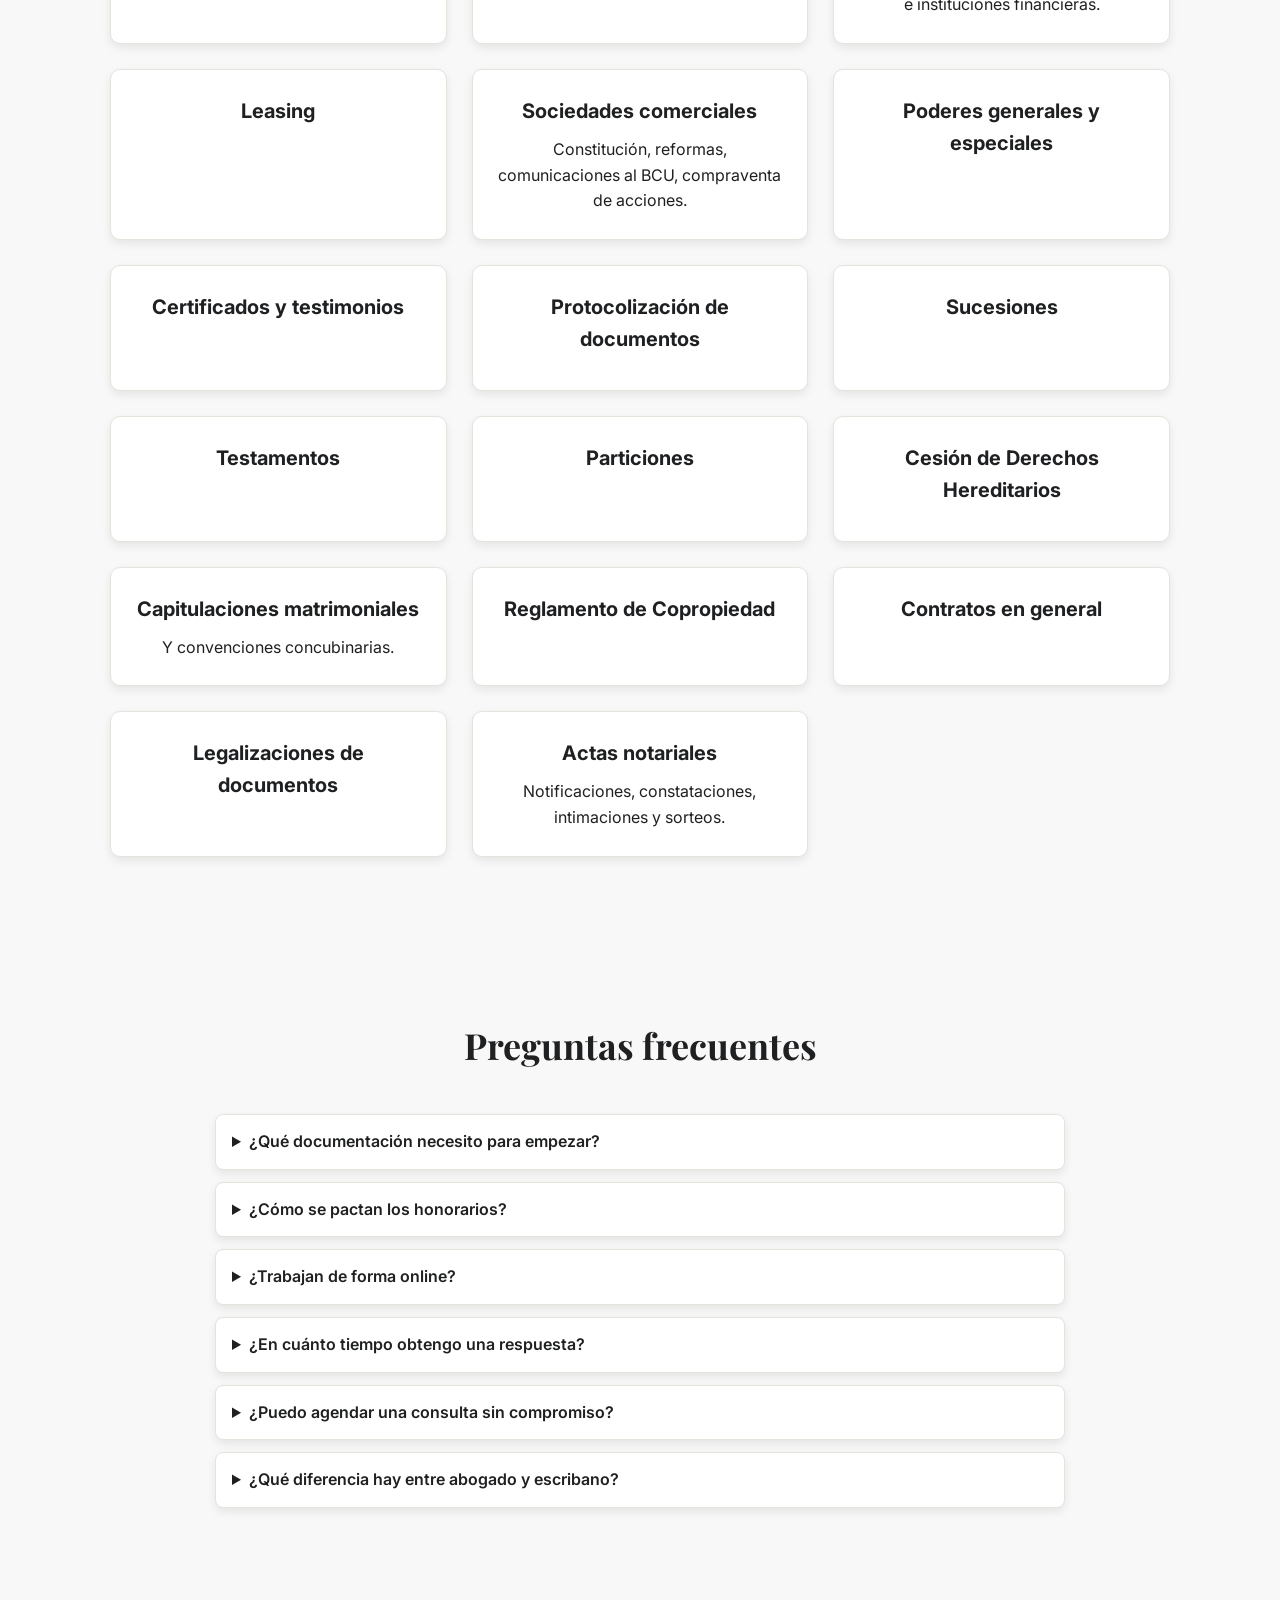
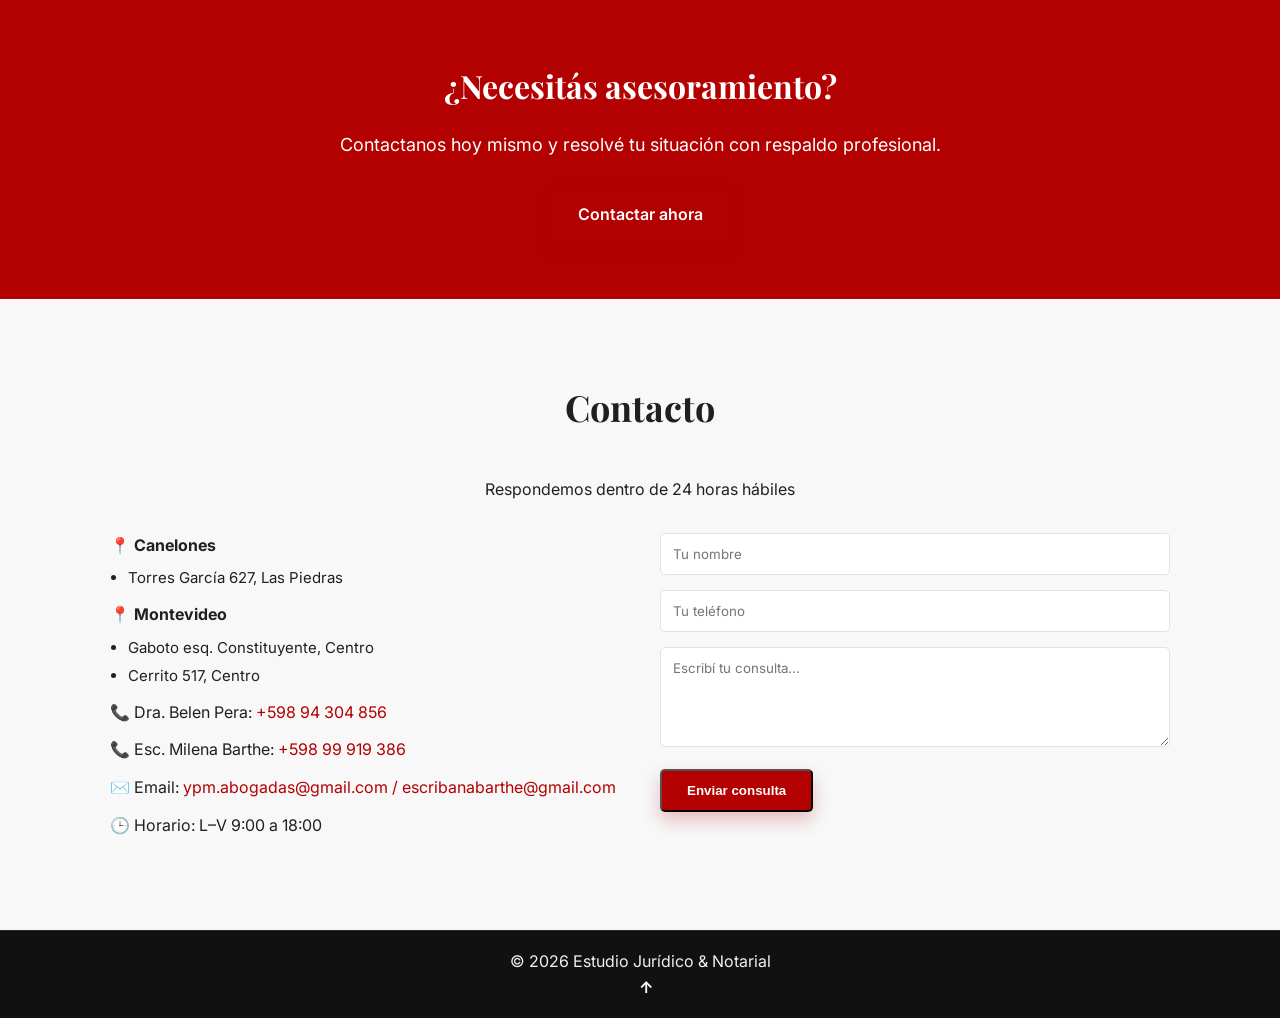
==== commit b4e5b464: "ultimo commit" ====
--- a/index.html
+++ b/index.html
@@ -13,16 +13,18 @@
 <body>
 
 <header class="header">
-  <div class="container nav">
+  <div class="container nav" id="navBar">
     <div class="brand">
-      <img src="imagenes/logoGrande.jpeg" class="logo-img"/>
-      <div>
+      <img src="imagenes/logoGrande.jpeg" class="logo-img" alt="Logo Estudio" />
+      <div class="brand-text">
         <span class="brand-title">Estudio Jurídico & Notarial</span>
         <span class="brand-subtitle">Pera · Marandino · Yarto · Barthe</span>
       </div>
     </div>
 
-    <nav class="menu">
+    <button class="burger" id="burgerBtn" aria-label="Abrir menú">☰</button>
+
+    <nav class="menu" id="mainMenu">
       <a href="#servicios-juridicos">Servicios Jurídicos</a>
       <a href="#servicios-notariales">Servicios Notariales</a>
       <a href="#nosotras">Nosotras</a>
--- a/style.css
+++ b/style.css
@@ -59,19 +59,41 @@
 
 .brand-title{
   font-family:'Playfair Display',serif;
-  font-size:18px;
+  font-size:20px;
   font-weight:700;
+  display:block;
+}
+
+.brand-text{
+  display:flex;
+  flex-direction:column;
+  gap:4px;
+  margin-left:10px;
 }
 
 .brand-subtitle{
-  font-size:12px;
+  font-size:14px;
   color:var(--muted);
+  display:block;
+}
+
+.burger {
+  display:none;
+  background:transparent;
+  border:none;
+  font-size:28px;
+  padding:8px;
+  cursor:pointer;
+  color:var(--dark);
+}
+
+.menu {
+  display:flex;
+  gap:12px;
+  align-items:center;
 }
 
 .menu a{
-  margin-left:20px;
-  text-decoration:none;
-  color:var(--dark);
   transition:0.3s;
 }
 
@@ -246,9 +268,16 @@
 
 .team-card img{
   width:100%;
-  height:280px;
+  height:400px;
   object-fit:cover;
-  object-position:top;
+  object-position:center 15%;
+}
+
+@media(max-width:768px){
+  .team-card img{
+    height:280px;
+    object-position:center 12%;
+  }
 }
 
 .team-card h3{
@@ -437,15 +466,47 @@
 
 /* RESPONSIVE */
 @media(max-width:768px){
+  .burger {
+    display:block;
+  }
+
   .nav{
     flex-wrap:wrap;
     gap:10px;
+    align-items:flex-start;
+    background:rgba(255,255,255,0.95);
+    padding:10px 15px;
+    box-shadow:0 4px 16px rgba(0,0,0,0.08);
   }
 
   .menu{
+    width:100%;
+    display:none;
+    flex-direction:column;
+    gap:10px;
+    background:transparent;
+    margin-top:5px;
+    padding:10px 0;
+  }
+
+  .nav.open .menu {
     display:flex;
-    flex-wrap:wrap;
-    gap:10px;
+  }
+
+  .menu a{
+    margin:0;
+    padding:10px 12px;
+    border-radius:8px;
+    border:1px solid rgba(0,0,0,0.10);
+    background:rgba(255,255,255,0.95);
+    text-align:center;
+    font-weight:600;
+  }
+
+  .menu a.btn-primary {
+    background:var(--primary);
+    color:#fff;
+    border-color:transparent;
   }
 
   .menu a{
@@ -464,6 +525,18 @@
 
   .hero-text {
     max-width:100%;
+    margin-bottom:20px;
+  }
+
+  .hero-image {
+    width:100%;
+    max-width:420px;
+    min-height:220px;
+  }
+
+  .hero-image img {
+    height:100%;
+    object-position:center;
   }
 
   .hero h1{
@@ -476,6 +549,13 @@
 
   .section{
     padding:60px 0;
+  }
+
+  .whatsapp {
+    bottom:16px;
+    right:16px;
+    padding:13px;
+    font-size:18px;
   }
 
   .section h2{
@@ -502,6 +582,40 @@
 }
 
 @media(max-width:480px){
+  .hero{
+    height:auto;
+    min-height:65vh;
+    padding-top:25px;
+    padding-bottom:25px;
+  }
+
+  .hero-content{
+    gap:18px;
+  }
+
+  .hero h1{
+    font-size:22px;
+  }
+
+  .hero p{
+    font-size:15px;
+  }
+
+  .whatsapp {
+    bottom:14px;
+    right:14px;
+    padding:12px;
+    font-size:16px;
+  }
+
+  .footer{
+    padding:16px 12px;
+  }
+
+  .to-top{
+    margin-left:8px;
+  }
+
   .container{
     padding:0 15px;
   }
